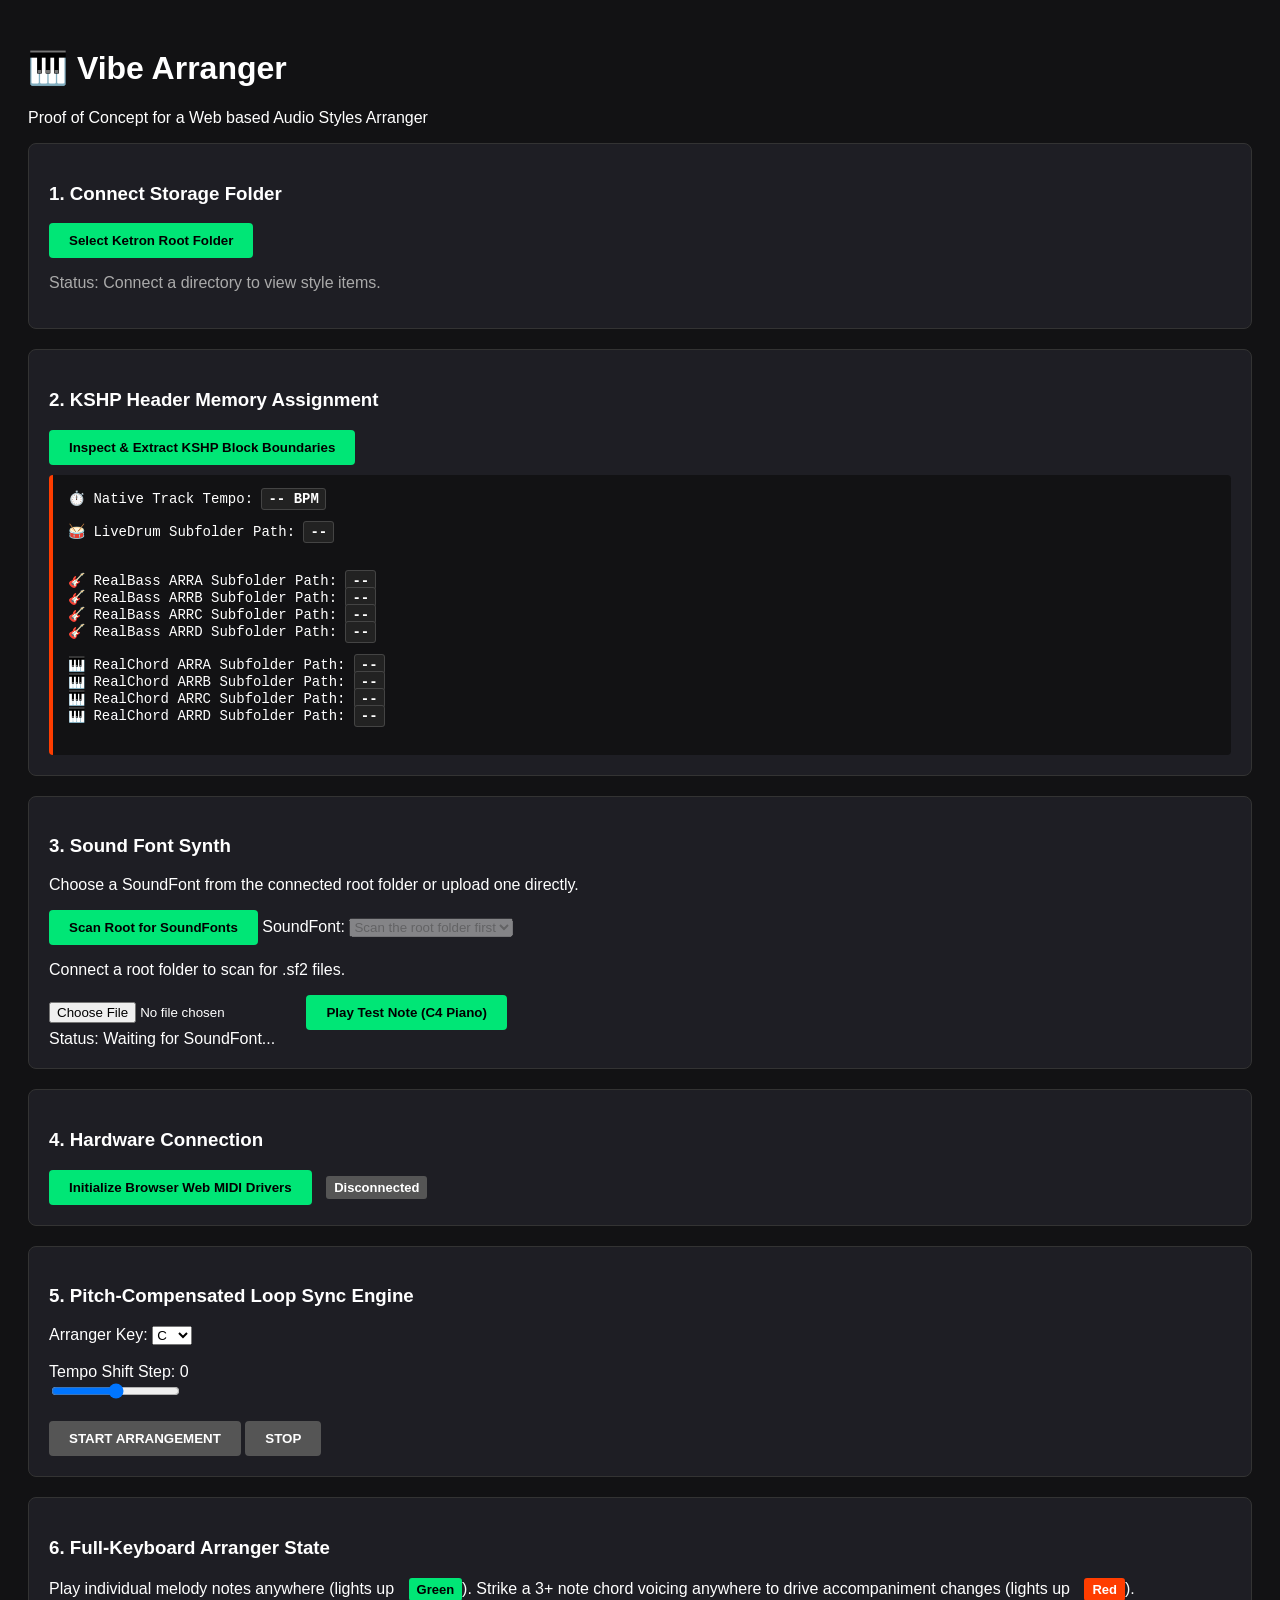
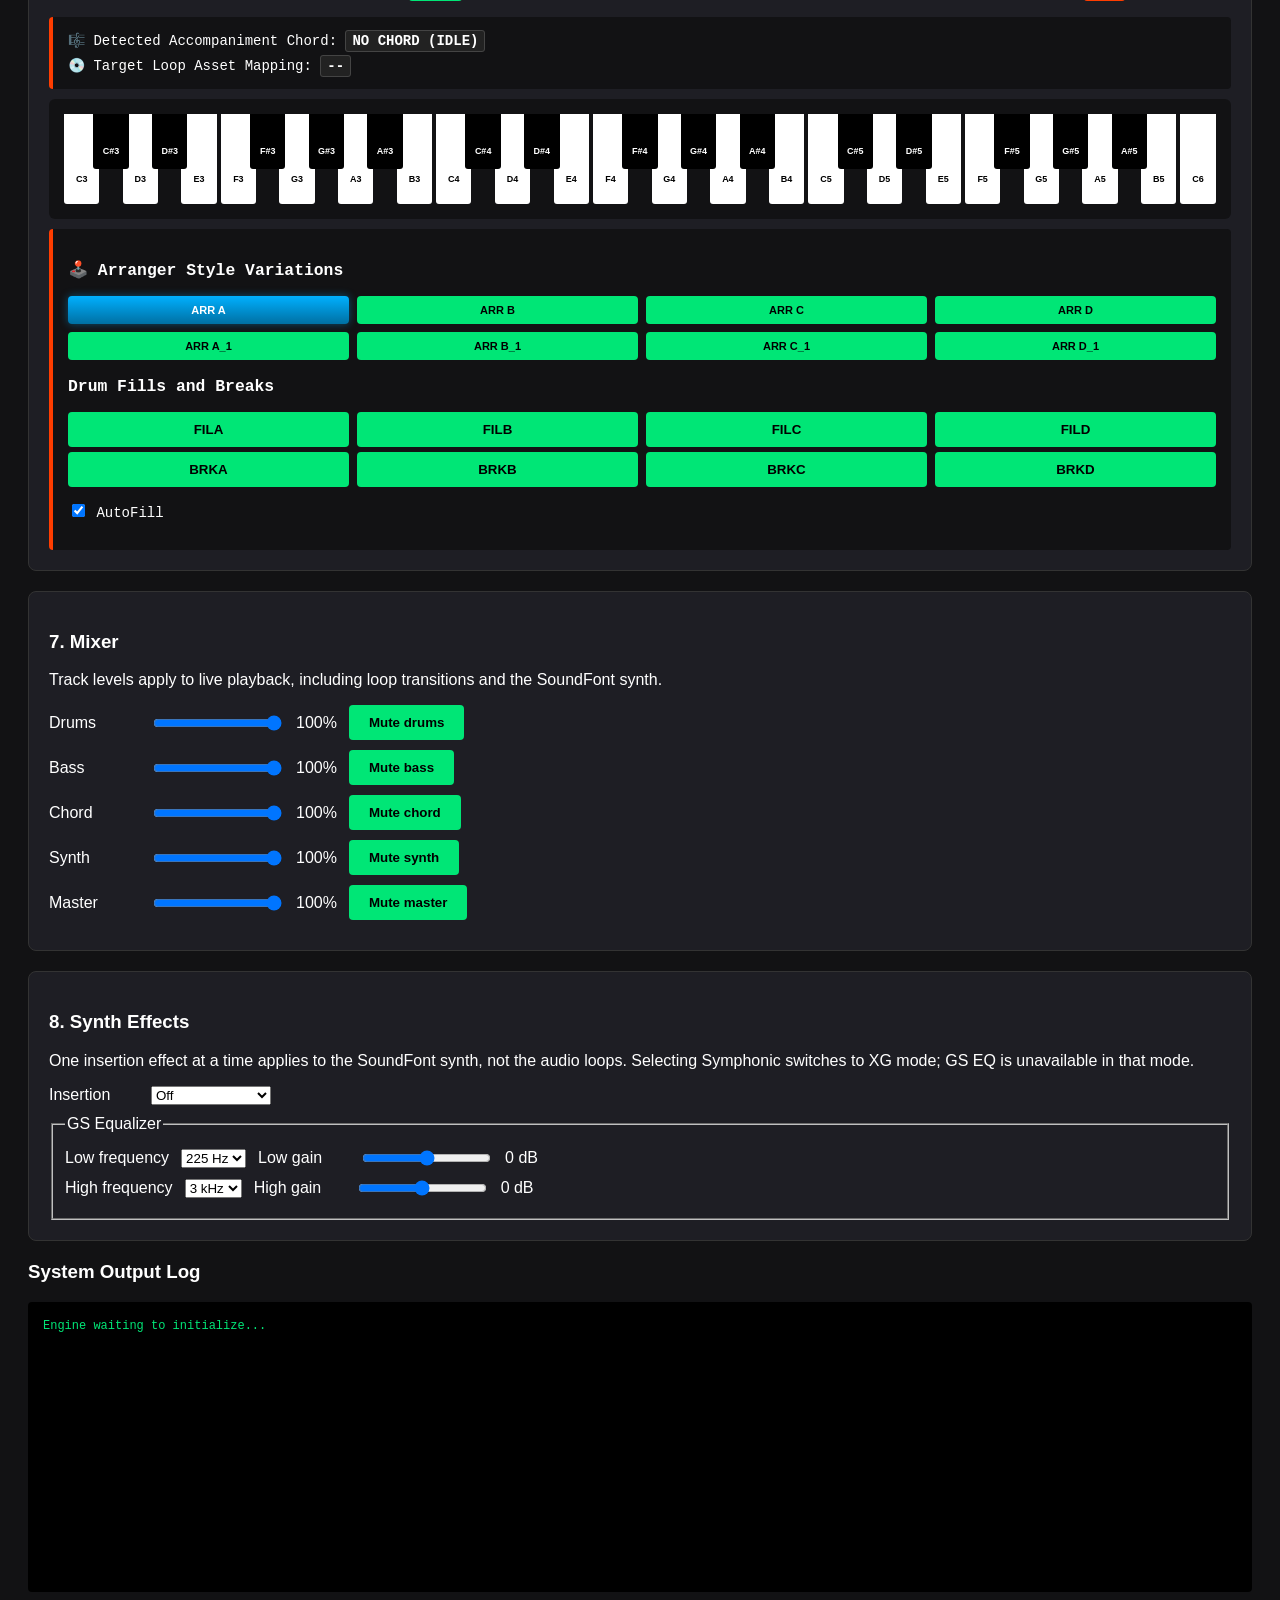
==== debug.html @ 48abb65f "keep old UI as debug view" ====
<!DOCTYPE html>
<html lang="en">
<head>
    <meta charset="UTF-8">
    <title>VibeArranger</title>
	<link rel="icon" type="image/x-icon" href="./favicon.png"> 
	<link rel="manifest"   href="./web-manifest.json" />		
    <script type="importmap">
    {
        "imports": {
            "spessasynth_core": "./spessasynth/spessasynth_core.js",
            "fflate": "./spessasynth/fflate.js",
            "stb-vorbis": "./spessasynth/stb-vorbis.js"
        }
    }
    </script>	
    <style>
        body { background: #121214; color: #fff; font-family: sans-serif; padding: 20px; }
        .box { background: #1e1e24; padding: 20px; border-radius: 8px; margin-bottom: 20px; border: 1px solid #333; }
        button { background: #00e676; color: #000; font-weight: bold; padding: 10px 20px; border: none; border-radius: 4px; cursor: pointer; }
        .log { background: #000; color: #00e676; padding: 15px; font-family: monospace; border-radius: 4px; height: 260px; overflow-y: auto; font-size: 12px; line-height: 1.5; }
        .file-list { margin-top: 10px; background: #2a2a32; padding: 10px; border-radius: 4px; font-size: 13px; max-height: 150px; overflow-y: auto;}
        .genre-tag { color: #00e676; font-weight: bold; font-size: 11px; text-transform: uppercase; background: #121214; padding: 2px 6px; border-radius: 3px; margin-right: 5px;}
        .data-card { background: #121214; padding: 15px; border-radius: 4px; margin-top: 10px; border-left: 4px solid #00e676; font-family: monospace; }
        .highlight { color: #fff; font-weight: bold; background: #222; padding: 2px 6px; border-radius: 3px; border: 1px solid #444; }
        .hex-view { background: #050505; color: #aaa; padding: 10px; border-radius: 4px; font-size: 11px; max-height: 120px; overflow-y: auto; margin-top: 10px; }
        .kbd-matrix { display: flex; gap: 4px; background: #121214; padding: 15px; border-radius: 6px; margin-top: 10px; overflow-x: auto; }
        .key { flex: 1; min-width: 25px; height: 90px; background: #fff; color: #000; text-align: center; line-height: 130px; font-size: 9px; font-weight: bold; border-radius: 0 0 3px 3px; cursor: pointer; position: relative; }
        .key.black { background: #000; color: #fff; height: 55px; margin-right: -10px; margin-left: -10px; z-index: 2; min-width: 16px; line-height: 75px;}
        .key.active-melody { background: #00e676 !important; color: #000; }
        .key.active-chord { background: #ff3d00 !important; color: #fff; }
        .badge { display: inline-block; padding: 4px 8px; border-radius: 3px; font-size: 13px; font-weight: bold; margin-left: 10px; }
        .bg-chord { background: #ff3d00; color: #fff; }
        .bg-melody { background: #00e676; color: #000; }
        .data-card { background: #121214; padding: 15px; border-radius: 4px; margin-top: 10px; border-left: 4px solid #ff3d00; font-family: monospace; font-size: 14px; }
        .variation-rack {display: grid;  grid-template-columns: repeat(4, 1fr); gap: 8px; margin-top: 5px; }		
        .btn-var {font-size: 11px;  padding: 8px;  border-color: #333; }
        .btn-var.active {background: linear-gradient(180deg, #00b0ff 0%, #0070a3 100%); border-color: #00e5ff;  color: #fff; box-shadow: 0 0 8px rgba(0, 176, 255, 0.4);}    
        .control-row { display: flex; align-items: center; flex-wrap: wrap; gap: 12px; margin: 10px 0; }
        .control-row label { min-width: 90px; }
        button[aria-pressed="true"] { background: #ff7043; }
	</style>
</head>
<body>

    <h1>🎹 Vibe Arranger</h1>
    <p>Proof of Concept for a Web based Audio Styles Arranger</p>

    <!-- STORAGE PICKER -->
    <div class="box">
        <h3>1. Connect Storage Folder</h3>
        <button id="btn-link-dir">Select Ketron Root Folder</button>
        <p id="txt-dir" style="color: #aaa;">Status: Connect a directory to view style items.</p>
        
        <div id="file-display" class="file-list" style="display:none;">
            <strong>Select a `.KST` File to Analyze:</strong>
            <div id="kst-items"></div>
        </div>
    </div>

    <!-- TARGET EXTRACTOR CONTROL -->
    <div class="box">
        <h3>2. KSHP Header Memory Assignment</h3>
        <button id="btn-parse" disabled>Inspect & Extract KSHP Block Boundaries</button>
        
        <div class="data-card">
            <div>⏱️ Native Track Tempo: <span id="out-tempo" class="highlight">-- BPM</span></div><br>
            <div>🥁 LiveDrum Subfolder Path: <span id="out-drum" class="highlight">--</span></div><br><br>
            <div>🎸 RealBass ARRA Subfolder Path: <span id="out-bass1" class="highlight">--</span></div>
            <div>🎸 RealBass ARRB Subfolder Path: <span id="out-bass2" class="highlight">--</span></div>
            <div>🎸 RealBass ARRC Subfolder Path: <span id="out-bass3" class="highlight">--</span></div>
            <div>🎸 RealBass ARRD Subfolder Path: <span id="out-bass4" class="highlight">--</span></div><br>
            <div>🎹 RealChord ARRA Subfolder Path: <span id="out-chord1" class="highlight">--</span></div>
            <div>🎹 RealChord ARRB Subfolder Path: <span id="out-chord2" class="highlight">--</span></div>
            <div>🎹 RealChord ARRC Subfolder Path: <span id="out-chord3" class="highlight">--</span></div>
            <div>🎹 RealChord ARRD Subfolder Path: <span id="out-chord4" class="highlight">--</span></div><br>
        </div>
    </div>
	
	<div class="box">
		<h3>3. Sound Font Synth</h3>
		<p>Choose a SoundFont from the connected root folder or upload one directly.</p>
		<button id="btn-scan-sf2" disabled>Scan Root for SoundFonts</button>
		<label for="sf2-picker">SoundFont:</label>
		<select id="sf2-picker" disabled><option value="">Scan the root folder first</option></select>
		<p id="sf2-scan-status" role="status">Connect a root folder to scan for .sf2 files.</p>
		
		<!-- File Input -->
		<input type="file" id="sf2-input" accept=".sf2">
		
		<!-- Note Play Trigger -->
		<button id="sf2-play-btn" disabled>Play Test Note (C4 Piano)</button>
		
		<!-- Status Readout -->
		<div id="status">Status: Waiting for SoundFont...</div>
	</div>	

    <!-- MIDI HARDWARE ENGINE HUB -->
    <div class="box">
        <h3>4. Hardware Connection</h3>
        <button id="btn-midi-init">Initialize Browser Web MIDI Drivers</button>
        <span id="midi-status" class="badge" style="background:#555;">Disconnected</span>
    </div>

    <div class="box">
        <h3>5. Pitch-Compensated Loop Sync Engine</h3>
        <label>Arranger Key: </label>
        <select id="ctrl-key">
            <option value="C">C</option><option value="C#">C#</option><option value="D">D</option>
            <option value="D#">D#</option><option value="E">E</option><option value="F">F</option>
            <option value="F#">F#</option><option value="G">G</option><option value="G#">G#</option>
            <option value="A">A</option><option value="A#">A#</option><option value="B">B</option>
        </select>
        
        <br><br>
        <label id="lbl-tempo">Tempo Shift Step: 0</label><br>
        <input type="range" id="ctrl-tempo" min="-6" max="6" value="0" step="1">

        <br><br>
        <button id="btn-play" style="background: #555; color: #fff;">START ARRANGEMENT</button>
        <button id="btn-stop" style="background: #555; color: #fff;">STOP</button>
    </div>
	
    <!-- LIVE CHORD SCANNER MONITOR -->
    <div class="box">
        <h3>6. Full-Keyboard Arranger State</h3>
        <p>Play individual melody notes anywhere (lights up <span class="badge bg-melody">Green</span>). Strike a 3+ note chord voicing anywhere to drive accompaniment changes (lights up <span class="badge bg-chord">Red</span>).</p>
        
        <div class="data-card">
            <div>🎼 Detected Accompaniment Chord: <span id="out-chord" class="highlight">NO CHORD (IDLE)</span></div>
            <div style="margin-top: 8px;">💿 Target Loop Asset Mapping: <span id="out-asset" class="highlight">--</span></div>
        </div>

        <!-- VISUAL HARDWARE MONITOR LAYER -->
        <div class="kbd-matrix" id="virtual-keyboard"></div>
		
		<div class="data-card">
			<h3>🕹️ Arranger Style Variations</h3>
			<div class="variation-rack">
				<button class="btn-var active" onclick="setVariation(0)">ARR A</button>
				<button class="btn-var" onclick="setVariation(1)">ARR B</button>
				<button class="btn-var" onclick="setVariation(2)">ARR C</button>
				<button class="btn-var" onclick="setVariation(3)">ARR D</button>			
			</div>
			<div class="variation-rack" style="margin-top: 8px;">
				<button class="btn-var" onclick="setVariation(4)">ARR A_1</button>	
				<button class="btn-var" onclick="setVariation(5)">ARR B_1</button>			
				<button class="btn-var" onclick="setVariation(6)">ARR C_1</button>
				<button class="btn-var" onclick="setVariation(7)">ARR D_1</button>
			</div>
			<h3>Drum Fills and Breaks</h3>
			<div class="variation-rack">
				<button onclick="playDrumFill('FILA')">FILA</button>
				<button onclick="playDrumFill('FILB')">FILB</button>
				<button onclick="playDrumFill('FILC')">FILC</button>
				<button onclick="playDrumFill('FILD')">FILD</button>
			</div>
			<div class="variation-rack">
				<button onclick="playDrumFill('BRKA')">BRKA</button>
				<button onclick="playDrumFill('BRKB')">BRKB</button>
				<button onclick="playDrumFill('BRKC')">BRKC</button>
				<button onclick="playDrumFill('BRKD')">BRKD</button>
			</div>
			<p><label><input type="checkbox" checked id="auto-fill"> AutoFill</label></p>
		</div>			
    </div>
	
    <div class="box">
        <h3>7. Mixer</h3>
        <p>Track levels apply to live playback, including loop transitions and the SoundFont synth.</p>
        <div class="control-row"><label for="volume-drums">Drums</label><input id="volume-drums" type="range" min="0" max="100" value="100"><output id="level-drums">100%</output><button id="mute-drums" aria-pressed="false">Mute drums</button></div>
        <div class="control-row"><label for="volume-bass">Bass</label><input id="volume-bass" type="range" min="0" max="100" value="100"><output id="level-bass">100%</output><button id="mute-bass" aria-pressed="false">Mute bass</button></div>
        <div class="control-row"><label for="volume-chords">Chord</label><input id="volume-chords" type="range" min="0" max="100" value="100"><output id="level-chords">100%</output><button id="mute-chords" aria-pressed="false">Mute chord</button></div>
        <div class="control-row"><label for="volume-synth">Synth</label><input id="volume-synth" type="range" min="0" max="100" value="100"><output id="level-synth">100%</output><button id="mute-synth" aria-pressed="false">Mute synth</button></div>
        <div class="control-row"><label for="volume-master">Master</label><input id="volume-master" type="range" min="0" max="100" value="100"><output id="level-master">100%</output><button id="mute-master" aria-pressed="false">Mute master</button></div>
    </div>

    <div class="box">
        <h3>8. Synth Effects</h3>
        <p>One insertion effect at a time applies to the SoundFont synth, not the audio loops. Selecting Symphonic switches to XG mode; GS EQ is unavailable in that mode.</p>
        <div class="control-row">
            <label for="effect-type">Insertion</label>
            <select id="effect-type">
                <option value="0">Off</option>
                <option value="293">Tremolo</option><option value="294">Auto Pan</option>
                <option value="288">Phaser</option><option value="289">Auto Wah</option>
                <option value="290">Rotary Speaker</option><option value="symphonic">Symphonic (XG)</option>
                <option value="273">Distortion</option><option value="272">Overdrive</option>
            </select>
        </div>
        <fieldset id="gs-eq">
            <legend>GS Equalizer</legend>
            <div class="control-row"><label for="eq-low-frequency">Low frequency</label><select id="eq-low-frequency"><option value="0">225 Hz</option><option value="1">425 Hz</option></select><label for="eq-low-gain">Low gain</label><input id="eq-low-gain" type="range" min="-12" max="12" value="0"><output id="eq-low-output">0 dB</output></div>
            <div class="control-row"><label for="eq-high-frequency">High frequency</label><select id="eq-high-frequency"><option value="0">3 kHz</option><option value="1">6 kHz</option></select><label for="eq-high-gain">High gain</label><input id="eq-high-gain" type="range" min="-12" max="12" value="0"><output id="eq-high-output">0 dB</output></div>
        </fieldset>
    </div>

    <h3>System Output Log</h3>
    <div id="log-window" class="log">Engine waiting to initialize...</div>

	<script type="module">
		import { WorkletSynthesizer } from "./spessasynth/spessasynth_lib.js";
		import { MIDIUtils } from "spessasynth_core";

		const sf2Input = document.getElementById("sf2-input");
		const sf2PlayBtn = document.getElementById("sf2-play-btn");
		const statusDiv = document.getElementById("status");
		
		let synth = null;
        let audioCtx = null;
        let mixer = null;
        let workletModule = null;
        let soundFontQueue = Promise.resolve();
        let soundFontRequest = 0;
        let soundFontHandles = [];
        let scanRequest = 0;
        let synthEffectMode = null;

        const mixerState = Object.fromEntries(['drums', 'bass', 'chords', 'synth', 'master'].map(name => [name, { volume: 1, muted: false }]));
        function ensureMixer() {
            if (mixer) return mixer;
            mixer = {};
            for (const name of Object.keys(mixerState)) {
                mixer[name] = audioCtx.createGain();
                mixer[name].gain.value = mixerState[name].muted ? 0 : mixerState[name].volume;
            }
            mixer.master.connect(audioCtx.destination);
            for (const name of ['drums', 'bass', 'chords', 'synth']) mixer[name].connect(mixer.master);
            return mixer;
        }

        for (const name of Object.keys(mixerState)) {
            const slider = document.getElementById(`volume-${name}`);
            const mute = document.getElementById(`mute-${name}`);
            const update = () => {
                document.getElementById(`level-${name}`).textContent = `${Math.round(mixerState[name].volume * 100)}%`;
                mute.setAttribute('aria-pressed', String(mixerState[name].muted));
                if (mixer) mixer[name].gain.setValueAtTime(mixerState[name].muted ? 0 : mixerState[name].volume, audioCtx.currentTime);
            };
            slider.addEventListener('input', () => { mixerState[name].volume = Number(slider.value) / 100; update(); });
            mute.addEventListener('click', () => { mixerState[name].muted = !mixerState[name].muted; update(); });
        }

        function applySynthEffects(target) {
            const effect = document.getElementById('effect-type').value;
            const xg = effect === 'symphonic';
            document.getElementById('gs-eq').disabled = xg;
            if (!target) return;
            const mode = xg ? 'xg' : 'gs';
            if (synthEffectMode !== mode) {
                target.systemExclusive(xg ? MIDIUtils.xg(0, 0, 126, [0]) : MIDIUtils.gs(64, 0, 127, [0]));
                synthEffectMode = mode;
            }
            if (xg) {
                target.systemExclusive(MIDIUtils.xg(3, 0, 0, [0x44, 0]));
                target.systemExclusive(MIDIUtils.xg(3, 0, 12, [0]));
            } else {
                const type = Number(effect);
                target.systemExclusive(MIDIUtils.gs(64, 3, 0, [type >> 8, type & 127]));
                target.systemExclusive(MIDIUtils.gs(64, 0x41, 0x22, [type ? 1 : 0]));
                target.systemExclusive(MIDIUtils.gs(64, 0x41, 0x20, [1]));
                applyEqualizer(target);
            }
        }

        function applyEqualizer(target) {
            if (!target || document.getElementById('effect-type').value === 'symphonic') return;
            const values = [
                Number(document.getElementById('eq-low-frequency').value),
                Number(document.getElementById('eq-low-gain').value) + 64,
                Number(document.getElementById('eq-high-frequency').value),
                Number(document.getElementById('eq-high-gain').value) + 64
            ];
            values.forEach((value, address) => target.systemExclusive(MIDIUtils.gs(64, 2, address, [value])));
        }
        document.getElementById('effect-type').addEventListener('change', () => applySynthEffects(synth));
        for (const id of ['eq-low-frequency', 'eq-low-gain', 'eq-high-frequency', 'eq-high-gain']) {
            document.getElementById(id).addEventListener('input', () => {
                document.getElementById('eq-low-output').textContent = `${document.getElementById('eq-low-gain').value} dB`;
                document.getElementById('eq-high-output').textContent = `${document.getElementById('eq-high-gain').value} dB`;
                applyEqualizer(synth);
            });
        }

        function loadSoundFont(getFile) {
            const request = ++soundFontRequest;
            soundFontQueue = soundFontQueue.then(async () => {
                if (request !== soundFontRequest) return;
                let newSynth = null;
                statusDiv.innerText = "Status: Reading SoundFont...";
                sf2PlayBtn.disabled = true;
                try {
                const file = await getFile();
				const arrayBuffer = await file.arrayBuffer();
				if (!audioCtx) {
					audioCtx = new (window.AudioContext || window.webkitAudioContext)();
				}
                ensureMixer();
                if (!synth) {
                    if (!workletModule) workletModule = audioCtx.audioWorklet.addModule("./spessasynth/spessasynth_processor.min.js").catch(error => { workletModule = null; throw error; });
                    await workletModule;
                    newSynth = new WorkletSynthesizer(audioCtx, {coreUrl: "./spessasynth/spessasynth_core.js", fflateUrl: "./spessasynth/fflate.js", stbVorbisUrl: "./spessasynth/stb-vorbis.js"});
                    await newSynth.isReady;
                }
                const target = synth || newSynth;
                await target.soundBankManager.addSoundBank(arrayBuffer, 'selected-soundfont');
                synthEffectMode = null;
                applySynthEffects(target);
                if (newSynth) {
                    newSynth.connect(mixer.synth);
                    synth = newSynth;
                }
                if (request !== soundFontRequest) return;
				statusDiv.innerText = `Status: Ready! Loaded "${file.name}"`;
				sf2PlayBtn.disabled = false;
			} catch (error) {
                if (newSynth && newSynth !== synth) newSynth.destroy();
				console.error("Initialization Failed:", error);
                if (request === soundFontRequest) {
                    statusDiv.innerText = `SoundFont error: ${error.message}`;
                    sf2PlayBtn.disabled = !synth;
                }
			}
            });
            return soundFontQueue;
        }
		sf2Input.addEventListener("change", (event) => {
			const file = event.target.files[0];
			if (file) loadSoundFont(() => Promise.resolve(file));
		});

        document.getElementById('btn-scan-sf2').addEventListener('click', async () => {
            const root = rootDirHandle;
            if (!root) return;
            const request = ++scanRequest;
            const picker = document.getElementById('sf2-picker');
            const status = document.getElementById('sf2-scan-status');
            picker.disabled = true;
            status.textContent = 'Scanning for SoundFonts...';
            const found = [];
            async function scan(folder, path = '') {
                for await (const entry of folder.values()) {
                    const entryPath = path ? `${path}/${entry.name}` : entry.name;
                    if (entry.kind === 'directory') await scan(entry, entryPath);
                    else if (entry.kind === 'file' && /\.sf2$/i.test(entry.name)) found.push({ handle: entry, path: entryPath });
                }
            }
            try {
                await scan(root);
                if (request !== scanRequest || root !== rootDirHandle) return;
                found.sort((a, b) => a.path.localeCompare(b.path));
                soundFontHandles = found;
                picker.replaceChildren();
                const placeholder = document.createElement('option');
                placeholder.value = '';
                placeholder.textContent = found.length ? 'Select a SoundFont' : 'No SoundFonts found';
                picker.appendChild(placeholder);
                found.forEach((item, index) => {
                    const option = document.createElement('option');
                    option.value = String(index);
                    option.textContent = item.path;
                    picker.appendChild(option);
                });
                picker.disabled = !found.length;
                status.textContent = `Found ${found.length} SoundFont${found.length === 1 ? '' : 's'}.`;
            } catch (error) {
                if (request !== scanRequest || root !== rootDirHandle) return;
                soundFontHandles = [];
                status.textContent = `SoundFont scan failed: ${error.message}`;
                console.error('SoundFont scan failed:', error);
            }
        });
        document.getElementById('sf2-picker').addEventListener('change', event => {
            if (event.target.value === '') return;
            const item = soundFontHandles[Number(event.target.value)];
            if (item) loadSoundFont(() => item.handle.getFile());
        });

		sf2PlayBtn.addEventListener("click", async () => {
			if (!synth || !audioCtx) return;

			// Browser unlock mechanism
			if (audioCtx.state === "suspended") {
				await audioCtx.resume();
			}

			statusDiv.innerText = "Status: Playing Note C4...";
			
			synth.programChange(0, 0); 	// Set General MIDI channel settings: Program 0 = Acoustic Grand Piano					
			synth.noteOn(0, 60, 127);	// Attack: Note 60 = Middle C, 127 = Maximum Strike Velocity

			setTimeout(() => {
				synth.noteOff(0, 60);
				statusDiv.innerText = "Status: Note released.";
			}, 1200);
		});
	
		let variationRequested = false;
        let rootDirHandle = null;
        let styleDirHandle = null;
        let selectedStyleInfo = null;
		
		let currentChordRoot = null;
		let currentBassRoot = null;
		let currentChordType = null;
			
		let barDuration = null;
		let barStartTime = null;
		let currentVariation = 0;
		let currentDrumKey = null;
		let endingScheduled = false;
		let endingNode = null;
		
        let isPlaying = false;
        let activeSources = [];
		let tempo = 120;
		
        let midiAccess = null;
        let activeNotes = new Map(); // Tracks currently held keys: noteNum -> timestamp
        let chordAnalysisTimeout = null;

        const noteNames	 	= ["C", "C#", "D", "D#", "E", "F", "F#", "G", "G#", "A", "A#", "B"];
		const variations 	= ['ARRA', 'ARRB', 'ARRC', 'ARRD', 'ARRA_1', 'ARRB_1', 'ARRC_1', 'ARRD_1'];
		const fills 		= ['FILA', 'FILB', 'FILC', 'FILD'];
		const breaks 		= ['BRKA', 'BRKB', 'BRKC', 'BRKD'];			
		const intros 		= ['INT1', 'INT2', 'INT3'];
		const endings 		= ['END1', 'END2', 'END3'];		

        // Separate collections to preserve architectural clarity
        let loopAudioBuffers = {
            drums: {},
            bass: {}, 
            chords: {}
        };		

        function logger(msg) {
            const win = document.getElementById('log-window');
            win.innerHTML += `<div>[${new Date().toLocaleTimeString()}] ${msg}</div>`;
            win.scrollTop = win.scrollHeight;
        }

        document.getElementById('btn-link-dir').addEventListener('click', async () => {
            try {
                rootDirHandle = await window.showDirectoryPicker();
                scanRequest++;
                soundFontHandles = [];
                document.getElementById('btn-scan-sf2').disabled = false;
                const picker = document.getElementById('sf2-picker');
                picker.replaceChildren();
                const placeholder = document.createElement('option');
                placeholder.value = '';
                placeholder.textContent = 'Scan the root folder first';
                picker.appendChild(placeholder);
                picker.disabled = true;
                document.getElementById('sf2-scan-status').textContent = 'Scan the connected root folder for .sf2 files.';
                document.getElementById('txt-dir').innerText = `Linked: ${rootDirHandle.name}/`;
				
                if (!audioCtx) {
                    audioCtx = new (window.AudioContext || window.webkitAudioContext)();
                    logger("Native AudioContext generated successfully.");
                }				
                
                try {
                    styleDirHandle = await rootDirHandle.getDirectoryHandle('USER_STYLE', { create: false });
                    logger("Opened '/USER_STYLE' root hierarchy successfully.");
                    
                    document.getElementById('kst-items').innerHTML = "";
                    let totalFiles = await scanStyleFolderDeep(styleDirHandle);
                    
                    if (totalFiles > 0) {
                        document.getElementById('file-display').style.display = "block";
                    } else {
                        logger("No real `.kst` files detected. Building a structural mock file for layout testing.");
                        injectStructuredMockKst();
                    }
                } catch(e) {
                    logger("CRITICAL: Missing structural '/USER_STYLE' folder entry.");
                }
            } catch (err) {
                logger(`Access Refused: ${err.message}`);
            }
        });

        async function scanStyleFolderDeep(folderHandle, currentPath = "") {
            let count = 0;
            const container = document.getElementById('kst-items');

            for await (const entry of folderHandle.values()) {
                if (entry.kind === 'directory') {
                    const subPath = currentPath ? `${currentPath}/${entry.name}` : entry.name;
                    const nextHandle = await folderHandle.getDirectoryHandle(entry.name);
                    count += await scanStyleFolderDeep(nextHandle, subPath);
                } else if (entry.kind === 'file' && entry.name.toLowerCase().endsWith('.kst')) {
                    count++;
                    const div = document.createElement('div');
                    div.style.padding = "6px"; div.style.cursor = "pointer"; div.style.borderBottom = "1px solid #444";
                    const genre = currentPath || "Root";
                    div.innerHTML = `<span class="genre-tag">${genre}</span> 📄 ${entry.name}`;
                    div.onclick = () => {
                        selectedStyleInfo = { handle: entry, path: genre, name: entry.name };
                        highlightSelection(div);
                    };
                    container.appendChild(div);
                }
            }
            return count;
        }

        function injectStructuredMockKst() {
            document.getElementById('file-display').style.display = "block";
            const container = document.getElementById('kst-items');
            const div = document.createElement('div');
            div.style.padding = "6px"; div.style.cursor = "pointer";
            div.innerHTML = `<span class="genre-tag">Ballad</span> 📄 CustomGuitars.kst (Simulation Mode)`;
            div.onclick = () => {
                selectedStyleInfo = { synthetic: true, name: "CustomGuitars.kst", path: "Ballad" };
                highlightSelection(div);
            };
            container.appendChild(div);
        }

        function highlightSelection(el) {
            Array.from(document.getElementById('kst-items').children).forEach(c => c.style.background = "transparent");
            el.style.background = "#2a4a32";
            document.getElementById('btn-parse').disabled = false;
            logger(`Target file targeted: ${selectedStyleInfo.name}`);
        }

        document.getElementById('btn-parse').addEventListener('click', async () => {
            if (!selectedStyleInfo) return;
            logger(`Reading file buffer bytes from: ${selectedStyleInfo.name}...`);
            
            let buffer;
            if (selectedStyleInfo.synthetic) {
                buffer = createStructuredKetronBinary();
            } else {
                const file = await selectedStyleInfo.handle.getFile();
                buffer = await file.arrayBuffer();
            }
			
			loopAudioBuffers = {drums: {},	bass: {}, chords: {}};			
            
            executeFixedBlockKshpParse(buffer);
        });

        async function executeFixedBlockKshpParse(buffer) {
            const view = new DataView(buffer);
            logger(`Data Payload Loaded: ${buffer.byteLength} total bytes.`);

            let extractedBpm = 120;
            for (let i = 0; i < buffer.byteLength - 6; i++) {
                if (view.getUint8(i) === 0xFF && view.getUint8(i+1) === 0x51 && view.getUint8(i+2) === 0x03) {
                    const microSecs = (view.getUint8(i+3) << 16) | (view.getUint8(i+4) << 8) | view.getUint8(i+5);
                    extractedBpm = Math.round(60000000 / microSecs);
                    logger(`🎯 MIDI Tempo chunk verified. Extracted Base Speed: ${extractedBpm} BPM.`);
                    break;
                }
            }
			tempo = extractedBpm;

            logger("Extracting memory slot characters...");
			
            let drumFolder = "Not found";
            let bassFolder = ["Not found", "Not found", "Not found", "Not found"];
            let chordFolder = ["Not found", "Not found", "Not found", "Not found"];
			
			let origin = findStringInDecoderlessBuffer(buffer, "/media/USBACK/USER_MODELING/LiveDrum/");
			
			if (origin) {
				drumFolder = getStringFromBuffer(buffer, origin + 37);
				for (let f in bassFolder) bassFolder[f] = getStringFromBuffer(buffer, origin + 2542 + (f * 80));	
				for (let f in chordFolder) chordFolder[f] = getStringFromBuffer(buffer, origin + 3022 + (f * 80));
			}

            document.getElementById('out-tempo').innerText = `${extractedBpm} BPM`;
            document.getElementById('out-drum').innerText = `USER_MODELING/LiveDrum/${drumFolder}`;
			
            document.getElementById('out-bass1').innerText = `USER_MODELING/RealBass/${bassFolder[0]}`;
            document.getElementById('out-bass2').innerText = `USER_MODELING/RealBass/${bassFolder[1]}`;
            document.getElementById('out-bass3').innerText = `USER_MODELING/RealBass/${bassFolder[2]}`;
            document.getElementById('out-bass4').innerText = `USER_MODELING/RealBass/${bassFolder[3]}`;
			
            document.getElementById('out-chord1').innerText = `USER_MODELING/RealChord/${chordFolder[0]}`;
            document.getElementById('out-chord2').innerText = `USER_MODELING/RealChord/${chordFolder[1]}`;
            document.getElementById('out-chord3').innerText = `USER_MODELING/RealChord/${chordFolder[2]}`;
            document.getElementById('out-chord4').innerText = `USER_MODELING/RealChord/${chordFolder[3]}`;
			
            logger(`✅ Verification complete. Loop directory paths linked and ready.`);
			
			await scanAndLoadBuffers(drumFolder, bassFolder, chordFolder);
        }

        function createStructuredKetronBinary() {
            const buffer = new ArrayBuffer(400);
            const view = new DataView(buffer);
            const encoder = new TextEncoder();

            view.setUint8(20, 0xFF); view.setUint8(21, 0x51); view.setUint8(22, 0x03);
            view.setUint8(23, 0x07); view.setUint8(24, 0xA1); view.setUint8(25, 0x20);

            const targetKshpStart = 120;
            view.setUint8(targetKshpStart, 0x4B);   
            view.setUint8(targetKshpStart+1, 0x53); 
            view.setUint8(targetKshpStart+2, 0x48); 
            view.setUint8(targetKshpStart+3, 0x50); 

            const mockDataString = "  RockGroove_V2   HeavyBass_E   CleanStrum_A  ";
            const encodedBytes = encoder.encode(mockDataString);
            
            for (let i = 0; i < encodedBytes.length; i++) {
                view.setUint8(targetKshpStart + 4 + i, encodedBytes[i]);
            }

            return buffer;
        }
		
		function getStringFromBuffer(buffer, offset, length = null, encoding = 'utf-8') {
		  const fullView = new Uint8Array(buffer);
		  let stringView;

		  if (length !== null) {
			// Approach A: Extract using a known, fixed length
			stringView = fullView.subarray(offset, offset + length);
		  } else {
			// Approach B: Read until a null-terminator (0x00) if length is unknown
			let end = offset;
			while (end < fullView.length && fullView[end] !== 0) {
			  end++;
			}
			stringView = fullView.subarray(offset, end);
		  }

		  // Decode the specific subarray into a JavaScript string
		  return new TextDecoder(encoding).decode(stringView);
		}
				
		function findStringInDecoderlessBuffer(buffer, searchString) {
		  const view = new Uint8Array(buffer);
		  const encoder = new TextEncoder();
		  const searchBytes = encoder.encode(searchString); // Target sequence

		  if (searchBytes.length === 0) return -1;
		  if (searchBytes.length > view.length) return -1;

		  // Scan through the Uint8Array byte-by-byte
		  for (let i = 0; i <= view.length - searchBytes.length; i++) {
			let match = true;
			
			for (let j = 0; j < searchBytes.length; j++) {
			  if (view[i + j] !== searchBytes[j]) {
				match = false;
				break;
			  }
			}
			
			// If a full matching sequence is found, return the byte offset index
			if (match) return i; 
		  }

		  return -1; // Not found
		}

        async function scanAndLoadBuffers(drumFolder, bassFolders, chordFolders) {
            logger("Engine Populating......");   
			const playButton = document.querySelector("#btn-play");
			playButton.disabled = true;
			playButton.style.background = "#555"; 	

			const parts = drumFolder.split("_");
			const drumTempo = parseInt(parts[parts.length - 1]);
			
			if (!tempo || drumTempo != tempo){
				logger("Tempo mismatch!!! Using drums tempo " + drumTempo);   
				tempo = drumTempo;			
			}
			
			const instrument = ["drums", "bass", "chords"];
			let drumDirHandle, bassDirHandle, chordDirHandle;
			let userModelingHandle = await rootDirHandle.getDirectoryHandle('USER_MODELING', { create: false });	

			try {
				drumDirHandle = await userModelingHandle.getDirectoryHandle('LiveDrum', { create: false });	
			} catch (e) {
				logger("Missing LiveDrum folder or access/premissions issues - " + e); 
				return;
			}
			
			try {
				bassDirHandle = await userModelingHandle.getDirectoryHandle('RealBass', { create: false });	
			} catch (e) {
				logger("Missing RealBass folder or access/premissions issues - " + e); 
				return;
			}

			try {
				chordDirHandle = await userModelingHandle.getDirectoryHandle('RealChord', { create: false });
			} catch (e) {
				logger("Missing RealChord folder or access/premissions issues - " + e); 
				return;
			}			

			const folderHandles = [];
			
			try {						
				folderHandles[0] = [];
				folderHandles[0][0] = await drumDirHandle.getDirectoryHandle(drumFolder, { create: false });
			} catch (e) {
				logger("Missing drum style folder or access/premissions issues - " + e); 
				return;
			}				

			try {						
				folderHandles[1] = [];					
				for (const i in bassFolders) if (bassFolders[i] != "") folderHandles[1][i] = await bassDirHandle.getDirectoryHandle(bassFolders[i], { create: false });
			} catch (e) {
				logger("Missing bass style folders or access/premissions issues - " + e); 
				return;
			}				

			try {						
				folderHandles[2] = [];			
				for (const i in chordFolders) if (chordFolders[i] != "") folderHandles[2][i] = await chordDirHandle.getDirectoryHandle(chordFolders[i], { create: false });						
			} catch (e) {
				logger("Missing chord style folders or access/premissions issues - " + e); 
				return;
			}			
			
			for (const i in folderHandles) {
				const handles = folderHandles[i];
				
				for (const j in handles) {
					const folderHandle = handles[j];
					
					for await (const handle of folderHandle.values()) {
						const fileName = handle.name.toLowerCase();
						
						if (handle.kind === 'file' && fileName.endsWith('.wav')) {
							let keyName;
							
							if (i == 0) {
								keyName = handle.name.toUpperCase().split(".")[0];
							}
							else
							
							if (i == 1) {
								keyName = j + "_" + handle.name.toUpperCase().split(".")[0];
							}
							else
							
							if (i == 2) {
								keyName = j + "_" + handle.name.toUpperCase().split(".")[0];
							}	
							
							if (keyName) {
								let audioData = loopAudioBuffers[instrument[i]][keyName];	
								
								if (!audioData) {
									const file = await handle.getFile();
									const buffer = await file.arrayBuffer();								
									audioData = await audioCtx.decodeAudioData(buffer);
									loopAudioBuffers[instrument[i]][keyName] = audioData;									
								}
							}							
						}
					}	
				}
			}
			
			// check for missing intro and endings
			
			for (let v=0; v<4; v++) {
				let keyName;
				
				for (let c=0; c<12; c++) {
					keyName = v + "_BIN_MAJ_" + noteNames[c];
					if (!loopAudioBuffers["bass"][keyName]) loopAudioBuffers["bass"][keyName] = loopAudioBuffers["bass"][v + "_BMAJ_" + noteNames[c]];
					if (!loopAudioBuffers["bass"][keyName]) loopAudioBuffers["bass"][keyName] = loopAudioBuffers["bass"][v + "_BMAJ_" + noteNames[c]];	

					keyName = v + "_BIN_MIN_" + noteNames[c];
					if (!loopAudioBuffers["bass"][keyName]) loopAudioBuffers["bass"][keyName] = loopAudioBuffers["bass"][v + "_BMIN_" + noteNames[c]];
					if (!loopAudioBuffers["bass"][keyName]) loopAudioBuffers["bass"][keyName] = loopAudioBuffers["bass"][v + "_BMIN_" + noteNames[c]];	

					keyName = v + "_BEN_MAJ_" + noteNames[c];
					if (!loopAudioBuffers["bass"][keyName]) loopAudioBuffers["bass"][keyName] = loopAudioBuffers["bass"][v + "_BMAJ_" + noteNames[c]];
					if (!loopAudioBuffers["bass"][keyName]) loopAudioBuffers["bass"][keyName] = loopAudioBuffers["bass"][v + "_BMAJ_" + noteNames[c]];	

					keyName = v + "_BEN_MIN_" + noteNames[c];
					if (!loopAudioBuffers["bass"][keyName]) loopAudioBuffers["bass"][keyName] = loopAudioBuffers["bass"][v + "_BMIN_" + noteNames[c]];
					if (!loopAudioBuffers["bass"][keyName]) loopAudioBuffers["bass"][keyName] = loopAudioBuffers["bass"][v + "_BMIN_" + noteNames[c]];	

					// Chords
					
					keyName = v + "_IN_MAJ_" + noteNames[c];
					if (!loopAudioBuffers["chords"][keyName]) loopAudioBuffers["chords"][keyName] = loopAudioBuffers["chords"][v + "_MAJ_" + noteNames[c]];
					if (!loopAudioBuffers["chords"][keyName]) loopAudioBuffers["chords"][keyName] = loopAudioBuffers["chords"][v + "_MAJ_" + noteNames[c]];	

					keyName = v + "_IN_MIN_" + noteNames[c];
					if (!loopAudioBuffers["chords"][keyName]) loopAudioBuffers["chords"][keyName] = loopAudioBuffers["chords"][v + "_MIN_" + noteNames[c]];
					if (!loopAudioBuffers["chords"][keyName]) loopAudioBuffers["chords"][keyName] = loopAudioBuffers["chords"][v + "_MIN_" + noteNames[c]];	

					keyName = v + "_EN_MAJ_" + noteNames[c];
					if (!loopAudioBuffers["chords"][keyName]) loopAudioBuffers["chords"][keyName] = loopAudioBuffers["chords"][v + "_MAJ_" + noteNames[c]];
					if (!loopAudioBuffers["chords"][keyName]) loopAudioBuffers["chords"][keyName] = loopAudioBuffers["chords"][v + "_MAJ_" + noteNames[c]];	

					keyName = v + "_EN_MIN_" + noteNames[c];
					if (!loopAudioBuffers["chords"][keyName]) loopAudioBuffers["chords"][keyName] = loopAudioBuffers["chords"][v + "_MIN_" + noteNames[c]];
					if (!loopAudioBuffers["chords"][keyName]) loopAudioBuffers["chords"][keyName] = loopAudioBuffers["chords"][v + "_MIN_" + noteNames[c]];						
				}
			}

            logger("Engine populated. Ready to run arranger phase verification matrix.");
			playButton.disabled = false;
			playButton.style.background = "#ff3d00"; 		
        }		
    
        const tempoInput = document.getElementById('ctrl-tempo');
        const keyInput = document.getElementById('ctrl-key');

        tempoInput.addEventListener('input', (e) => {
            document.getElementById('lbl-tempo').innerText = `Tempo Shift Step: ${e.target.value}`;
            if (isPlaying && !endingScheduled) restartArrangerEngine();
        });
		
        keyInput.addEventListener('change', () => {
            if (isPlaying && !endingScheduled) restartArrangerEngine();
        });

        document.getElementById('btn-play').addEventListener('click', async (e) => {
            if (!audioCtx) return logger("Please click 'Link Folder' first.");
			
			if (isPlaying) {
				stopArrangerPlaybackChannels();				
			} else {
				if (audioCtx.state === "suspended") await audioCtx.resume();
				if (!hasBuffers([
					["drums", intros[2]],
					["bass", "0_BIN_MAJ_" + getMelodicKey()],
					["chords", "0_IN_MAJ_" + getMelodicKey()]
				])) return;
				isPlaying = true;
				e.target.innerHTML = "STOP ARRANGEMENT";
				e.target.style.background = "#00e676"; 				
				runArrangerPlaybackChannels();
			}
        });

        document.getElementById('btn-stop').addEventListener('click', stopArranger);

		function getMelodicKey() {
			const index = (noteNames.indexOf(keyInput.value) - parseInt(tempoInput.value, 10) + 12) % 12;
			return noteNames[index];
		}

		function hasBuffers(entries) {
			const missing = entries.filter(([type, key]) => !loopAudioBuffers[type][key]);
			if (missing.length) {
				logger(`Missing audio loops: ${missing.map(([type, key]) => `${type}/${key}`).join(", ")}`);
				return false;
			}
			return true;
		}

		function nextBarTime(now) {
			if (now < barStartTime) return barStartTime;
			return barStartTime + (Math.floor((now - barStartTime) / barDuration) + 1) * barDuration;
		}

		function scheduleDrumTransition(targetKey, fillKey = null) {
			if (!isPlaying || endingScheduled) {
				logger("Start the arranger before playing a fill, break, or variation.");
				return false;
			}
			const required = [["drums", targetKey]];
			if (fillKey) required.push(["drums", fillKey]);
			if (!hasBuffers(required)) return false;

			const now = audioCtx.currentTime;
			const boundary = nextBarTime(now);
			const rate = Math.pow(2, parseInt(tempoInput.value, 10) / 12);
			const fadeTime = Math.min(0.02, (boundary - now) / 2);

			// A new request replaces any drum sources already scheduled for a future bar.
			activeSources.filter(src => src.loopType === "drums").forEach(src => {
				if (src.startTime > now) {
					src.stop(now);
				} else if (fillKey) {
					src.gainNode.gain.cancelScheduledValues(now);
					src.gainNode.gain.setValueAtTime(src.gainNode.gain.value, now);
					src.gainNode.gain.linearRampToValueAtTime(0, now + fadeTime);
					src.stop(now + fadeTime);
				} else {
					src.stop(boundary);
				}
			});
			activeSources = activeSources.filter(src => src.loopType !== "drums" || src.startTime <= now);

			if (fillKey) {
				const buffer = loopAudioBuffers.drums[fillKey];
				const remaining = (boundary - now) * rate;
				const offset = (buffer.duration - remaining % buffer.duration) % buffer.duration;
				const fill = triggerLoopNode("drums", buffer, rate, now, fadeTime, offset);
				fill.stop(boundary);
				activeSources.push(fill);
			}
			activeSources.push(triggerLoopNode("drums", loopAudioBuffers.drums[targetKey], rate, boundary, 0));
			return true;
		}

		window.playDrumFill = function(key) {
			if (scheduleDrumTransition(currentDrumKey, key)) logger(`Playing drum ${key}.`);
		};

		function updateVariationButtons() {
			document.querySelectorAll('.btn-var').forEach((btn, index) => {
				btn.classList.toggle('active', index === currentVariation);
			});
		}

		function changeStyleChord(detectedType, detectedRoot, detectedBass) {
			
			if (!isPlaying || endingScheduled) {
			  return;
			}
				
			if (currentChordType == detectedType && currentChordRoot == detectedRoot && currentBassRoot == detectedBass && !variationRequested) {
				return;
			}

			variationRequested = false;		// need to play same chord again if variation has changed
			
			currentChordType = detectedType;
			currentChordRoot = detectedRoot;
			currentBassRoot = detectedBass;

			const fadeTime = 0.1;
			const now = audioCtx.currentTime;	
			const newSources = [];
			
			activeSources.forEach(oldNode => 
			{
				if (oldNode.loopType == "drums") {
					newSources.push(oldNode);
					return;
				}

				const targetKey = keyInput.value;				
				const tempoStep = parseInt(tempoInput.value, 10);
				const rate = Math.pow(2, tempoStep / 12);
				const targetIndex = noteNames.indexOf(targetKey);
				
				let targetAssetIndex = (targetIndex - tempoStep + detectedRoot) % 12;
				if (targetAssetIndex < 0) targetAssetIndex += 12;
				
				let targetBassAssetIndex = (targetIndex - tempoStep + detectedBass) % 12;
				if (targetBassAssetIndex < 0) targetBassAssetIndex += 12;				
				
				let calculatedMelodicKey;

				if (oldNode.loopType == "bass") {				
					if (detectedType === "Maj") calculatedMelodicKey = (currentVariation % 4) + "_BMAJ_" + noteNames[targetBassAssetIndex];
					if (detectedType === "Min") calculatedMelodicKey = (currentVariation % 4) + "_BMIN_" + noteNames[targetBassAssetIndex];
					if (detectedType === "7th") calculatedMelodicKey = (currentVariation % 4) + "_BMAJ_" + noteNames[targetBassAssetIndex];
					if (detectedType === "Min7") calculatedMelodicKey = (currentVariation % 4) + "_BMIN_" + noteNames[targetBassAssetIndex];
					if (detectedType === "Sus2" || detectedType === "Sus4") calculatedMelodicKey = (currentVariation % 4) + "_BMAJ_" + noteNames[targetBassAssetIndex];
				}
				else 
				
				if (oldNode.loopType == "chords") {					
					if (detectedType === "Maj") calculatedMelodicKey = (currentVariation % 4) + "_MAJ_" + noteNames[targetAssetIndex];
					if (detectedType === "Min") calculatedMelodicKey = (currentVariation % 4) + "_MIN_" + noteNames[targetAssetIndex];
					if (detectedType === "7th") calculatedMelodicKey = (currentVariation % 4) + "_7TH_" + noteNames[targetAssetIndex];
					if (detectedType === "Min7") calculatedMelodicKey = (currentVariation % 4) + "_MIN_" + noteNames[targetAssetIndex];
					if (detectedType === "Sus2" || detectedType === "Sus4") calculatedMelodicKey = (currentVariation % 4) + "_SUS_" + noteNames[targetAssetIndex];
				}
				
				if (calculatedMelodicKey && hasBuffers([[oldNode.loopType, calculatedMelodicKey]])) {
					const buffer = loopAudioBuffers[oldNode.loopType][calculatedMelodicKey];
					const offset = ((now - barStartTime) * rate % buffer.duration + buffer.duration) % buffer.duration;
					oldNode.gainNode.gain.setValueAtTime(oldNode.gainNode.gain.value, now);
					oldNode.gainNode.gain.linearRampToValueAtTime(0, now + fadeTime);
					oldNode.stop(now + fadeTime + 0.1);
					const newNode = triggerLoopNode(oldNode.loopType, buffer, rate, now, fadeTime, offset);
					newSources.push(newNode);				
				} else newSources.push(oldNode);
			});	

			activeSources = newSources;
		}
		
        function runArrangerPlaybackChannels() {
            const targetKey = keyInput.value;
            const tempoStep = parseInt(tempoInput.value, 10);

            // Both tracks speed up/slow down identically to maintain rhythmic locking
            const rate = Math.pow(2, tempoStep / 12);
			const fadeTime = 0.1;

            // CALCULATE MELODIC SHIFT ONLY
            const targetIndex = noteNames.indexOf(targetKey);
            let targetAssetIndex = (targetIndex - tempoStep) % 12;
            if (targetAssetIndex < 0) targetAssetIndex += 12;
            const calculatedMelodicKey = noteNames[targetAssetIndex];

            logger(`[DRUMS] Streaming default master loop at speed multiplier: x${rate.toFixed(4)}`);
            logger(`[MELODIC] Root: ${targetKey} | Shift Offset: ${tempoStep} | Loading Asset Key: [${calculatedMelodicKey}]`);

            const startTime = audioCtx.currentTime + 0.03;
			barDuration = 4 * (60 / tempo) / rate;
			barStartTime = startTime;
			currentVariation = 0;
			currentDrumKey = intros[2];
			endingScheduled = false;
			currentChordType = currentChordRoot = currentBassRoot = null;
			updateVariationButtons();

            // Drums get the base drum asset file but still follow the rhythm playback rate
            activeSources.push(triggerLoopNode("drums", loopAudioBuffers.drums[intros[2]], rate, startTime, fadeTime));
            
            // Bass and Chords pull the counter-shifted pitch key files
            activeSources.push(triggerLoopNode("bass", loopAudioBuffers.bass["0_BIN_MAJ_" + calculatedMelodicKey], rate, startTime, fadeTime));
            activeSources.push(triggerLoopNode("chords", loopAudioBuffers.chords["0_IN_MAJ_" + calculatedMelodicKey], rate, startTime, fadeTime));
        }
		
        function stopArrangerPlaybackChannels() {
			if (endingScheduled) return;

			const playButton = document.querySelector("#btn-play");	
			playButton.style.background = "brown"; 	
			playButton.innerHTML = "STOPPING....";
			
            const targetKey = keyInput.value;
            const tempoStep = parseInt(tempoInput.value, 10);
            const rate = Math.pow(2, tempoStep / 12);
			const fadeTime = 0.1;

            const targetIndex = noteNames.indexOf(targetKey);
            let targetAssetIndex = (targetIndex - tempoStep) % 12;
            if (targetAssetIndex < 0) targetAssetIndex += 12;
            const calculatedMelodicKey = noteNames[targetAssetIndex];

			const drumBuffer = loopAudioBuffers.drums[endings[2]];
			if (!hasBuffers([
				["drums", endings[2]],
				["bass", "0_BEN_MAJ_" + calculatedMelodicKey],
				["chords", "0_EN_MAJ_" + calculatedMelodicKey]
			])) return;
			const startTime = nextBarTime(audioCtx.currentTime);
			endingScheduled = true;
			activeSources.forEach(src => src.stop(startTime));
			const drumNode = triggerLoopNode("drums", drumBuffer, rate, startTime, fadeTime, 0, false);
			endingNode = drumNode;
            activeSources.push(drumNode);
            
            // Bass and Chords pull the counter-shifted pitch key files
			const endTime = startTime + drumBuffer.duration / rate;
            const bassNode = triggerLoopNode("bass", loopAudioBuffers.bass["0_BEN_MAJ_" + calculatedMelodicKey], rate, startTime, fadeTime);
            const chordNode = triggerLoopNode("chords", loopAudioBuffers.chords["0_EN_MAJ_" + calculatedMelodicKey], rate, startTime, fadeTime);
			bassNode.stop(endTime);
			chordNode.stop(endTime);
			activeSources.push(bassNode, chordNode);
			drumNode.onended = () => {
				if (endingNode === drumNode) stopArranger();
			};
		}

        function triggerLoopNode(loopType, audioBuffer, rate, startTime, fadeTime, offset = 0, loop = true) {
            const src = audioCtx.createBufferSource();
			src.gainNode = audioCtx.createGain();
			src.connect(src.gainNode);			
            src.buffer = audioBuffer;
            src.loop = loop;
            src.playbackRate.setValueAtTime(rate, startTime);
            src.gainNode.connect(ensureMixer()[loopType]);
			src.gainNode.gain.setValueAtTime(0, startTime);			
			src.start(startTime, offset);
			src.gainNode.gain.linearRampToValueAtTime(1, startTime + fadeTime);			
			src.loopType = loopType;	
			src.startTime = startTime;
			src.onended = () => {
				activeSources = activeSources.filter(node => node !== src);
			};
            return src;
        }

        function stopArranger() {
            activeSources.forEach(src => { try { src.stop(); } catch(e){} });
            activeSources = [];

			endingScheduled = false;
			endingNode = null;
			isPlaying = false;	
			const playButton = document.querySelector("#btn-play");			
			playButton.innerHTML = "START ARRANGEMENT";
			playButton.style.background = "#ff3d00"; 			
            logger("Engine tracking stopped.");
        }

        function restartArrangerEngine() {
            activeSources.forEach(src => { try { src.stop(); } catch(e){} });
            activeSources = [];
			endingScheduled = false;
			endingNode = null;
            runArrangerPlaybackChannels();
        }
		
        function buildExtendedKeyboard() {
            const kbd = document.getElementById('virtual-keyboard');
            kbd.innerHTML = "";
            // Render 3 full octaves from Note 48 (C3) up to Note 84 (C6)
            for (let midiNote = 48; midiNote <= 84; midiNote++) {
                const name = noteNames[midiNote % 12];
                const isBlack = name.includes("#");
                
                const div = document.createElement('div');
                div.id = `note-${midiNote}`;
                div.className = isBlack ? "key black" : "key";
                div.innerText = `${name}${Math.floor(midiNote/12)-1}`;
                
                // Mouse interactions emulator for testing without physical controllers
                div.onmousedown = () => handleInputRouting(144, midiNote, 100);
                div.onmouseup = () => handleInputRouting(128, midiNote, 0);
                
                kbd.appendChild(div);
            }
        }		

        document.getElementById('btn-midi-init').addEventListener('click', async () => {
            if (!navigator.requestMIDIAccess) {
                logger("CRITICAL: Browser does not support Web MIDI. Use Chrome, Edge, or Opera.");
                return;
            }

            try {
                midiAccess = await navigator.requestMIDIAccess();
                const statusBadge = document.getElementById('midi-status');
                const inputs = midiAccess.inputs.values();
                let discovered = 0;

                for (let input of inputs) {
                    input.onmidimessage = (e) => {
                        const [status, note, velocity] = e.data;
                        handleInputRouting(status, note, velocity);
                    };
                    logger(`Successfully locked onto input device: [${input.name}]`);
                    discovered++;
                }

                if (discovered > 0) {
                    statusBadge.innerText = "Connected";
                    statusBadge.style.background = "#00e676";
                    statusBadge.style.color = "#000";
                } else {
                    statusBadge.innerText = "Virtual Mode Only";
                    statusBadge.style.background = "#ffb300";
                    logger("No hardware detected via USB. Click visual keys to test engine.");
                }
            } catch (err) {
                logger(`Driver load failure: ${err.message}`);
            }
        });

        function handleInputRouting(status, note, velocity) {
            const msgType = status & 0xF0;
            const isNoteOn = (msgType === 144 && velocity > 0);
            const isNoteOff = (msgType === 128 || (msgType === 144 && velocity === 0));

            if (isNoteOn) {
                if (synth && audioCtx.state === 'suspended') {
                    audioCtx.resume().catch(error => logger(`Audio resume failed: ${error.message}`));
                }
                activeNotes.set(note, performance.now());
                logger(`📥 [INPUT TRIGGER] Note: ${note} | Velocity: ${velocity} -> Forwarded instantly to Sampler Layer`);
                
                // Immediately trigger visualization update
                updateKeyVisual(note, 'melody');
				if (synth) synth.noteOn(0, note, velocity);

                // Queue microsecond time window evaluation to look for full harmonic shapes
                triggerChordEvaluationBuffer();
            } 
            else if (isNoteOff) {
                activeNotes.delete(note);
                updateKeyVisual(note, 'off');
                triggerChordEvaluationBuffer();
				if (synth) synth.noteOff(0, note);
            }
        }

        function triggerChordEvaluationBuffer() {
            clearTimeout(chordAnalysisTimeout);
            // 15ms window buffers individual human finger-strike execution deltas
            chordAnalysisTimeout = setTimeout(analyzeFullKeyboardHarmony, 15);
        }

		function analyzeFullKeyboardHarmony() {
			const outputChord = document.getElementById('out-chord');
			const outputAsset = document.getElementById('out-asset');

			if (activeNotes.size < 3) return;

			// Sort notes numerically to ensure notesArray[0] is always the absolute lowest physical bass note
			const notesArray = Array.from(activeNotes.keys()).sort((a, b) => a - b);
			
			let detectedRoot = notesArray[0];
			let detectedType = "Maj";
			let bestMatchWeight = -1;

			// Test each note in the cluster as a candidate root to handle inversions cleanly
			for (let candidateRoot of notesArray) {
				// Map all notes relative to this candidate root (0 - 11 values)
				const relativePitches = notesArray.map(n => (n - candidateRoot + 120) % 12);
				const bitmask = relativePitches.reduce((mask, p) => mask | (1 << p), 0);

				// Define standard chord signature maps using integer bitmasks
				const chordsTable = [
					{ type: "Maj", mask: (1<<0) | (1<<4) | (1<<7), weight: 3 },
					{ type: "Min", mask: (1<<0) | (1<<3) | (1<<7), weight: 3 },
					{ type: "Sus2", mask: (1<<0) | (1<<2) | (1<<7), weight: 3 },
					{ type: "Sus4", mask: (1<<0) | (1<<5) | (1<<7), weight: 3 },
					{ type: "7th", mask: (1<<0) | (1<<4) | (1<<7) | (1<<10), weight: 4 },
					{ type: "7th", mask: (1<<0) | (1<<4) | (1<<10), weight: 2.5 }, // Dominant 7th drop 5th
					{ type: "Min7", mask: (1<<0) | (1<<3) | (1<<7) | (1<<10), weight: 4 }
				];

				for (let chord of chordsTable) {
					if ((bitmask & chord.mask) === chord.mask) {
						if (chord.weight > bestMatchWeight) {
							bestMatchWeight = chord.weight;
							detectedRoot = candidateRoot;
							detectedType = chord.type;
						}
					}
				}
			}

			// Extract pitch classes (0-11) for the root and the actual lowest note held
			const rootPitchClass = detectedRoot % 12;
			const bassPitchClass = notesArray[0] % 12;

			const rootName = noteNames[rootPitchClass];
			const bassName = noteNames[bassPitchClass];
			
			// Determine the user-facing text representation
			let chordDisplayName = `${rootName} ${detectedType}`;
			if (rootPitchClass !== bassPitchClass) {
				chordDisplayName += ` / ${bassName}`; // Format as slash chord if inverted
			}

			// Map the parsed chord directly to the Ketron loop file asset naming architecture
			let assetSuffix = "Maj.wav";
			if (detectedType === "Min") assetSuffix = "Min.wav";
			if (detectedType === "7th") assetSuffix = "7th.wav";
			if (detectedType === "Min7") assetSuffix = "Min.wav"; // Map Min7 directly to your Minor loop block
			if (detectedType === "Sus2" || detectedType === "Sus4") assetSuffix = "Maj.wav"; // Map suspensions to Major fallback loop blocks

			// Update UI elements
			outputChord.innerText = chordDisplayName;
			outputAsset.innerText = `${rootName}_${assetSuffix}`; // Ketron assets still track the master chord root
			
			logger(`🎰 [ARRANGER MATCH] Voicing Found -> ${chordDisplayName} (Targeting asset: ${rootName}_${assetSuffix})`);

			notesArray.forEach(note => updateKeyVisual(note, 'chord'));
			changeStyleChord(detectedType, rootPitchClass, bassPitchClass); 
		}

        function updateKeyVisual(note, state) {
            const el = document.getElementById(`note-${note}`);
            if (!el) return;

            el.classList.remove('active-melody', 'active-chord');
            if (state === 'melody') el.classList.add('active-melody');
            if (state === 'chord') el.classList.add('active-chord');
        }

        window.setVariation = function(varNo) {
			const targetKey = variations[varNo];
			const fillKey = document.getElementById('auto-fill').checked ? fills[varNo % fills.length] : null;
			if (!scheduleDrumTransition(targetKey, fillKey)) return;
			currentVariation = varNo;
			currentDrumKey = targetKey;
			updateVariationButtons();
			variationRequested = true;
            logger(`Queued drum variation ${targetKey}${fillKey ? ` with ${fillKey}` : ""}.`);
        };
		
		buildExtendedKeyboard();
	</script>
</body>
</html>
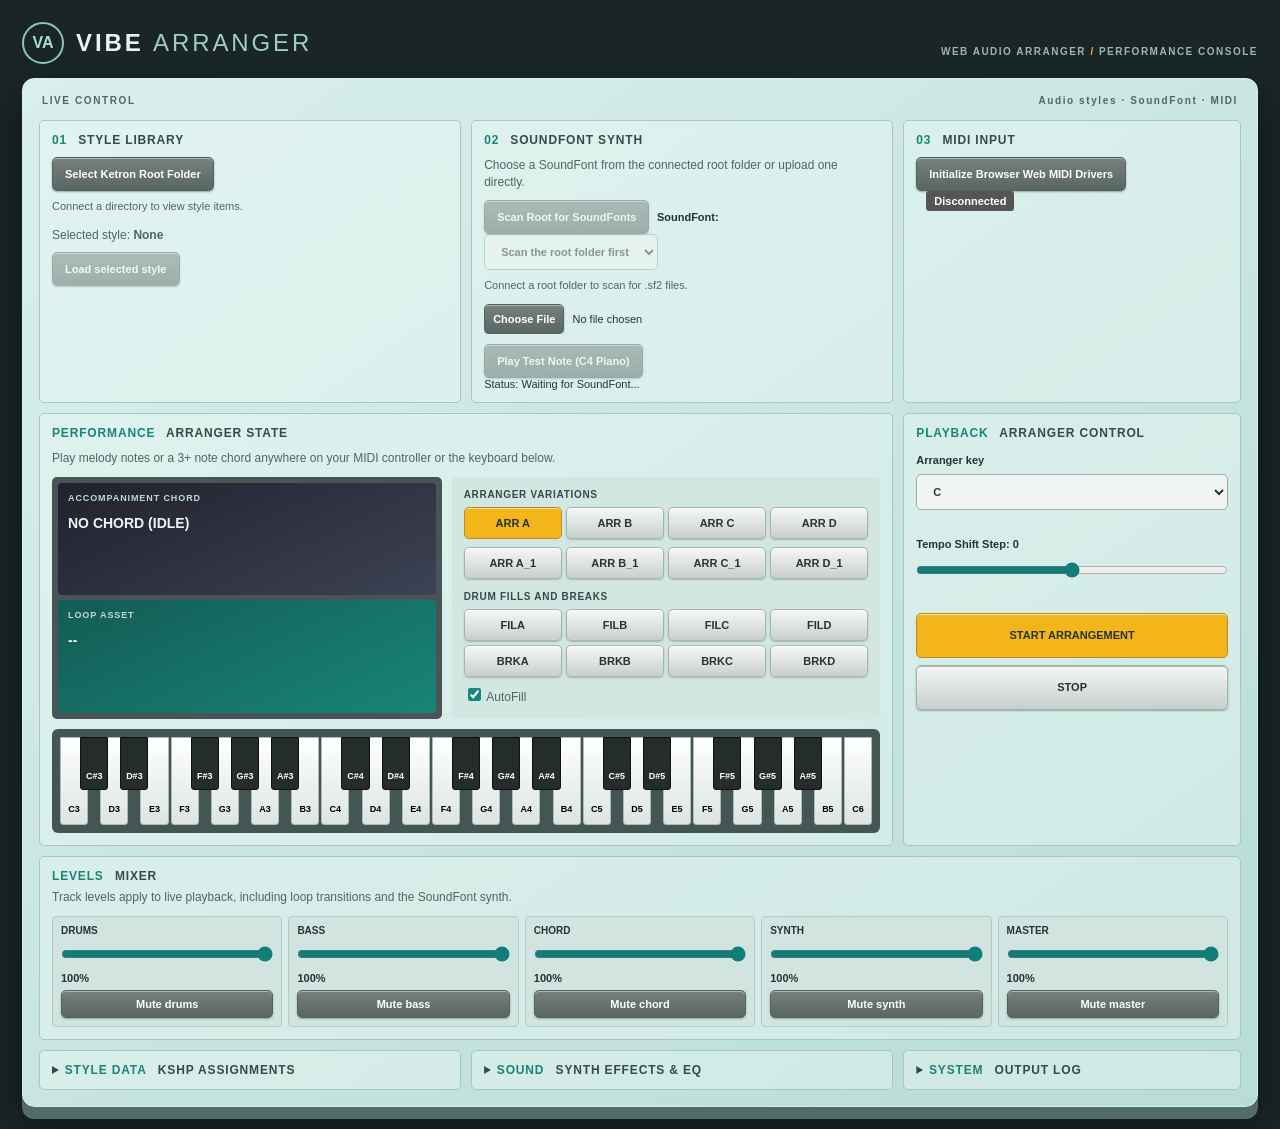
==== commit 1d91c6cf: "Merge branch 'main' of https://github.com/deleolajide/vibe-arranger" ====
--- a/debug.html
+++ b/debug.html
@@ -2,6 +2,7 @@
 <html lang="en">
 <head>
     <meta charset="UTF-8">
+    <meta name="viewport" content="width=device-width, initial-scale=1">
     <title>VibeArranger</title>
 	<link rel="icon" type="image/x-icon" href="./favicon.png"> 
 	<link rel="manifest"   href="./web-manifest.json" />		
@@ -40,29 +41,34 @@
         .control-row label { min-width: 90px; }
         button[aria-pressed="true"] { background: #ff7043; }
 	</style>
+    <link rel="stylesheet" href="./style.css">
 </head>
 <body>
 
-    <h1>🎹 Vibe Arranger</h1>
-    <p>Proof of Concept for a Web based Audio Styles Arranger</p>
+    <header class="console-header">
+        <div><span class="brand-mark">VA</span><h1>VIBE <span>ARRANGER</span></h1></div>
+        <p>WEB AUDIO ARRANGER <span> / </span> PERFORMANCE CONSOLE</p>
+    </header>
+    <main class="console">
+    <div class="console-title"><span>LIVE CONTROL</span><span>Audio styles &middot; SoundFont &middot; MIDI</span></div>
 
     <!-- STORAGE PICKER -->
-    <div class="box">
-        <h3>1. Connect Storage Folder</h3>
+    <div class="box storage">
+        <h3><span>01</span> Style library</h3>
         <button id="btn-link-dir">Select Ketron Root Folder</button>
-        <p id="txt-dir" style="color: #aaa;">Status: Connect a directory to view style items.</p>
+        <p id="txt-dir">Connect a directory to view style items.</p>
         
         <div id="file-display" class="file-list" style="display:none;">
             <strong>Select a `.KST` File to Analyze:</strong>
             <div id="kst-items"></div>
         </div>
+        <p class="selected-style">Selected style: <strong id="selected-style">None</strong></p>
+        <button id="btn-parse" disabled>Load selected style</button>
     </div>
 
     <!-- TARGET EXTRACTOR CONTROL -->
-    <div class="box">
-        <h3>2. KSHP Header Memory Assignment</h3>
-        <button id="btn-parse" disabled>Inspect & Extract KSHP Block Boundaries</button>
-        
+    <details class="box extraction">
+        <summary><span>STYLE DATA</span> KSHP assignments</summary>
         <div class="data-card">
             <div>⏱️ Native Track Tempo: <span id="out-tempo" class="highlight">-- BPM</span></div><br>
             <div>🥁 LiveDrum Subfolder Path: <span id="out-drum" class="highlight">--</span></div><br><br>
@@ -75,10 +81,10 @@
             <div>🎹 RealChord ARRC Subfolder Path: <span id="out-chord3" class="highlight">--</span></div>
             <div>🎹 RealChord ARRD Subfolder Path: <span id="out-chord4" class="highlight">--</span></div><br>
         </div>
-    </div>
+    </details>
 	
-	<div class="box">
-		<h3>3. Sound Font Synth</h3>
+	<div class="box soundfont">
+		<h3><span>02</span> SoundFont synth</h3>
 		<p>Choose a SoundFont from the connected root folder or upload one directly.</p>
 		<button id="btn-scan-sf2" disabled>Scan Root for SoundFonts</button>
 		<label for="sf2-picker">SoundFont:</label>
@@ -96,15 +102,15 @@
 	</div>	
 
     <!-- MIDI HARDWARE ENGINE HUB -->
-    <div class="box">
-        <h3>4. Hardware Connection</h3>
+    <div class="box midi">
+        <h3><span>03</span> MIDI input</h3>
         <button id="btn-midi-init">Initialize Browser Web MIDI Drivers</button>
         <span id="midi-status" class="badge" style="background:#555;">Disconnected</span>
     </div>
 
-    <div class="box">
-        <h3>5. Pitch-Compensated Loop Sync Engine</h3>
-        <label>Arranger Key: </label>
+    <div class="box transport">
+        <h3><span>PLAYBACK</span> Arranger control</h3>
+        <label for="ctrl-key">Arranger key</label>
         <select id="ctrl-key">
             <option value="C">C</option><option value="C#">C#</option><option value="D">D</option>
             <option value="D#">D#</option><option value="E">E</option><option value="F">F</option>
@@ -113,29 +119,29 @@
         </select>
         
         <br><br>
-        <label id="lbl-tempo">Tempo Shift Step: 0</label><br>
+        <label id="lbl-tempo" for="ctrl-tempo">Tempo Shift Step: 0</label><br>
         <input type="range" id="ctrl-tempo" min="-6" max="6" value="0" step="1">
 
         <br><br>
-        <button id="btn-play" style="background: #555; color: #fff;">START ARRANGEMENT</button>
-        <button id="btn-stop" style="background: #555; color: #fff;">STOP</button>
+        <button id="btn-play">START ARRANGEMENT</button>
+        <button id="btn-stop">STOP</button>
     </div>
 	
     <!-- LIVE CHORD SCANNER MONITOR -->
-    <div class="box">
-        <h3>6. Full-Keyboard Arranger State</h3>
-        <p>Play individual melody notes anywhere (lights up <span class="badge bg-melody">Green</span>). Strike a 3+ note chord voicing anywhere to drive accompaniment changes (lights up <span class="badge bg-chord">Red</span>).</p>
+    <div class="box performance">
+        <h3><span>PERFORMANCE</span> Arranger state</h3>
+        <p>Play melody notes or a 3+ note chord anywhere on your MIDI controller or the keyboard below.</p>
         
-        <div class="data-card">
-            <div>🎼 Detected Accompaniment Chord: <span id="out-chord" class="highlight">NO CHORD (IDLE)</span></div>
-            <div style="margin-top: 8px;">💿 Target Loop Asset Mapping: <span id="out-asset" class="highlight">--</span></div>
+        <div class="data-card display-panel">
+            <div><span class="display-label">ACCOMPANIMENT CHORD</span><span id="out-chord" class="highlight">NO CHORD (IDLE)</span></div>
+            <div><span class="display-label">LOOP ASSET</span><span id="out-asset" class="highlight">--</span></div>
         </div>
 
         <!-- VISUAL HARDWARE MONITOR LAYER -->
         <div class="kbd-matrix" id="virtual-keyboard"></div>
 		
-		<div class="data-card">
-			<h3>🕹️ Arranger Style Variations</h3>
+		<div class="data-card performance-controls">
+			<h3>Arranger variations</h3>
 			<div class="variation-rack">
 				<button class="btn-var active" onclick="setVariation(0)">ARR A</button>
 				<button class="btn-var" onclick="setVariation(1)">ARR B</button>
@@ -165,8 +171,8 @@
 		</div>			
     </div>
 	
-    <div class="box">
-        <h3>7. Mixer</h3>
+    <div class="box mixer">
+        <h3><span>LEVELS</span> Mixer</h3>
         <p>Track levels apply to live playback, including loop transitions and the SoundFont synth.</p>
         <div class="control-row"><label for="volume-drums">Drums</label><input id="volume-drums" type="range" min="0" max="100" value="100"><output id="level-drums">100%</output><button id="mute-drums" aria-pressed="false">Mute drums</button></div>
         <div class="control-row"><label for="volume-bass">Bass</label><input id="volume-bass" type="range" min="0" max="100" value="100"><output id="level-bass">100%</output><button id="mute-bass" aria-pressed="false">Mute bass</button></div>
@@ -175,8 +181,8 @@
         <div class="control-row"><label for="volume-master">Master</label><input id="volume-master" type="range" min="0" max="100" value="100"><output id="level-master">100%</output><button id="mute-master" aria-pressed="false">Mute master</button></div>
     </div>
 
-    <div class="box">
-        <h3>8. Synth Effects</h3>
+    <details class="box effects">
+        <summary><span>SOUND</span> Synth effects &amp; EQ</summary>
         <p>One insertion effect at a time applies to the SoundFont synth, not the audio loops. Selecting Symphonic switches to XG mode; GS EQ is unavailable in that mode.</p>
         <div class="control-row">
             <label for="effect-type">Insertion</label>
@@ -193,10 +199,13 @@
             <div class="control-row"><label for="eq-low-frequency">Low frequency</label><select id="eq-low-frequency"><option value="0">225 Hz</option><option value="1">425 Hz</option></select><label for="eq-low-gain">Low gain</label><input id="eq-low-gain" type="range" min="-12" max="12" value="0"><output id="eq-low-output">0 dB</output></div>
             <div class="control-row"><label for="eq-high-frequency">High frequency</label><select id="eq-high-frequency"><option value="0">3 kHz</option><option value="1">6 kHz</option></select><label for="eq-high-gain">High gain</label><input id="eq-high-gain" type="range" min="-12" max="12" value="0"><output id="eq-high-output">0 dB</output></div>
         </fieldset>
-    </div>
-
-    <h3>System Output Log</h3>
-    <div id="log-window" class="log">Engine waiting to initialize...</div>
+    </details>
+
+    <details class="box diagnostics">
+        <summary><span>SYSTEM</span> Output log</summary>
+        <div id="log-window" class="log">Engine waiting to initialize...</div>
+    </details>
+    </main>
 
 	<script type="module">
 		import { WorkletSynthesizer } from "./spessasynth/spessasynth_lib.js";
@@ -492,10 +501,11 @@
                     count += await scanStyleFolderDeep(nextHandle, subPath);
                 } else if (entry.kind === 'file' && entry.name.toLowerCase().endsWith('.kst')) {
                     count++;
-                    const div = document.createElement('div');
-                    div.style.padding = "6px"; div.style.cursor = "pointer"; div.style.borderBottom = "1px solid #444";
+                    const div = document.createElement('button');
+                    div.type = 'button';
+                    div.className = 'style-item';
                     const genre = currentPath || "Root";
-                    div.innerHTML = `<span class="genre-tag">${genre}</span> 📄 ${entry.name}`;
+                    div.textContent = `${genre} / ${entry.name}`;
                     div.onclick = () => {
                         selectedStyleInfo = { handle: entry, path: genre, name: entry.name };
                         highlightSelection(div);
@@ -509,9 +519,10 @@
         function injectStructuredMockKst() {
             document.getElementById('file-display').style.display = "block";
             const container = document.getElementById('kst-items');
-            const div = document.createElement('div');
-            div.style.padding = "6px"; div.style.cursor = "pointer";
-            div.innerHTML = `<span class="genre-tag">Ballad</span> 📄 CustomGuitars.kst (Simulation Mode)`;
+            const div = document.createElement('button');
+            div.type = 'button';
+            div.className = 'style-item';
+            div.textContent = 'Ballad / CustomGuitars.kst (Simulation Mode)';
             div.onclick = () => {
                 selectedStyleInfo = { synthetic: true, name: "CustomGuitars.kst", path: "Ballad" };
                 highlightSelection(div);
@@ -520,8 +531,13 @@
         }
 
         function highlightSelection(el) {
-            Array.from(document.getElementById('kst-items').children).forEach(c => c.style.background = "transparent");
-            el.style.background = "#2a4a32";
+            Array.from(document.getElementById('kst-items').children).forEach(c => {
+                c.style.background = "transparent";
+                c.setAttribute('aria-pressed', 'false');
+            });
+            el.style.background = "#167d70";
+            el.setAttribute('aria-pressed', 'true');
+            document.getElementById('selected-style').textContent = selectedStyleInfo.name;
             document.getElementById('btn-parse').disabled = false;
             logger(`Target file targeted: ${selectedStyleInfo.name}`);
         }
@@ -810,7 +826,7 @@
 
             logger("Engine populated. Ready to run arranger phase verification matrix.");
 			playButton.disabled = false;
-			playButton.style.background = "#ff3d00"; 		
+			playButton.style.background = "#f4b51b";
         }		
     
         const tempoInput = document.getElementById('ctrl-tempo');
@@ -839,7 +855,7 @@
 				])) return;
 				isPlaying = true;
 				e.target.innerHTML = "STOP ARRANGEMENT";
-				e.target.style.background = "#00e676"; 				
+				e.target.style.background = "#13877a";
 				runArrangerPlaybackChannels();
 			}
         });
@@ -1025,7 +1041,7 @@
 			if (endingScheduled) return;
 
 			const playButton = document.querySelector("#btn-play");	
-			playButton.style.background = "brown"; 	
+			playButton.style.background = "#a36b1a";
 			playButton.innerHTML = "STOPPING....";
 			
             const targetKey = keyInput.value;
@@ -1091,7 +1107,7 @@
 			isPlaying = false;	
 			const playButton = document.querySelector("#btn-play");			
 			playButton.innerHTML = "START ARRANGEMENT";
-			playButton.style.background = "#ff3d00"; 			
+			playButton.style.background = "#f4b51b";
             logger("Engine tracking stopped.");
         }
 
@@ -1111,14 +1127,33 @@
                 const name = noteNames[midiNote % 12];
                 const isBlack = name.includes("#");
                 
-                const div = document.createElement('div');
+                const div = document.createElement('button');
+                div.type = 'button';
                 div.id = `note-${midiNote}`;
                 div.className = isBlack ? "key black" : "key";
                 div.innerText = `${name}${Math.floor(midiNote/12)-1}`;
+                div.setAttribute('aria-label', `Play ${name}${Math.floor(midiNote/12)-1}`);
                 
-                // Mouse interactions emulator for testing without physical controllers
-                div.onmousedown = () => handleInputRouting(144, midiNote, 100);
-                div.onmouseup = () => handleInputRouting(128, midiNote, 0);
+                div.onpointerdown = (event) => {
+                    if (event.button !== 0) return;
+                    div.setPointerCapture(event.pointerId);
+                    handleInputRouting(144, midiNote, 100);
+                };
+                div.onpointerup = () => handleInputRouting(128, midiNote, 0);
+                div.onpointercancel = () => handleInputRouting(128, midiNote, 0);
+                div.onkeydown = (event) => {
+                    if ((event.key === ' ' || event.key === 'Enter') && !event.repeat) {
+                        event.preventDefault();
+                        handleInputRouting(144, midiNote, 100);
+                    }
+                };
+                div.onkeyup = (event) => {
+                    if (event.key === ' ' || event.key === 'Enter') {
+                        event.preventDefault();
+                        handleInputRouting(128, midiNote, 0);
+                    }
+                };
+                div.onblur = () => handleInputRouting(128, midiNote, 0);
                 
                 kbd.appendChild(div);
             }
--- a/style.css
+++ b/style.css
@@ -0,0 +1,125 @@
+:root {
+    color-scheme: light;
+    font-family: Arial, Helvetica, sans-serif;
+    color: #233436;
+    background: #192526;
+}
+
+* { box-sizing: border-box; }
+body { max-width: 1500px; margin: auto; padding: 22px; background: #192526; color: #233436; }
+.console-header { display: flex; align-items: end; justify-content: space-between; gap: 20px; color: #e5f3f0; margin: 0 0 14px; }
+.console-header > div { display: flex; align-items: center; gap: 12px; }
+.brand-mark { display: grid; place-items: center; width: 42px; height: 42px; border: 2px solid #8cc6bc; border-radius: 50%; color: #a7ded3; font-weight: 900; }
+h1 { margin: 0; font-size: 24px; letter-spacing: .12em; font-weight: 900; }
+h1 span { color: #9dcfc5; font-weight: 400; }
+.console-header p { margin: 0 0 5px; font-size: 10px; font-weight: bold; letter-spacing: .15em; color: #9cb6b1; }
+.console-header p span { color: #f3b61c; }
+.console {
+    display: grid;
+    grid-template-columns: 1fr 1fr .8fr;
+    grid-template-areas: "title title title" "storage soundfont midi" "performance performance transport" "mixer mixer mixer" "extraction effects diagnostics";
+    gap: 10px;
+    padding: 16px;
+    border: 1px solid #d5efea;
+    border-radius: 12px;
+    background: linear-gradient(145deg, #d9efeb, #b9dcd5);
+    box-shadow: 0 12px 0 #536b68, 0 20px 35px #0e1718;
+}
+.console-title { grid-area: title; display: flex; justify-content: space-between; color: #4b6a65; font-size: 10px; font-weight: 800; letter-spacing: .16em; padding: 0 3px 4px; }
+.box { min-width: 0; margin: 0; padding: 12px; border: 1px solid #a6c8c1; border-radius: 5px; background: rgba(235, 248, 245, .44); }
+.storage { grid-area: storage; }
+.soundfont { grid-area: soundfont; }
+.midi { grid-area: midi; }
+.performance { grid-area: performance; }
+.transport { grid-area: transport; }
+.mixer { grid-area: mixer; }
+.extraction { grid-area: extraction; }
+.effects { grid-area: effects; }
+.diagnostics { grid-area: diagnostics; }
+h3, summary { margin: 0 0 10px; color: #344b49; font-size: 12px; text-transform: uppercase; letter-spacing: .07em; }
+h3 span, summary span { color: #188577; margin-right: 7px; }
+summary { cursor: pointer; font-weight: 800; margin: 0; }
+details[open] summary { margin-bottom: 12px; }
+p { margin: 8px 0; font-size: 12px; line-height: 1.45; color: #506663; }
+button, select, input { font: inherit; }
+button, select, input[type="file"]::file-selector-button {
+    border: 1px solid #53615f;
+    border-radius: 5px;
+    background: linear-gradient(#77817e, #586663);
+    color: #fff;
+    font-size: 11px;
+    font-weight: 700;
+    padding: 10px 12px;
+}
+button, input[type="file"]::file-selector-button { cursor: pointer; box-shadow: inset 0 1px #aab5b1, 0 1px 2px #8ca9a3; }
+button:hover:not(:disabled), input[type="file"]::file-selector-button:hover { filter: brightness(1.13); }
+button:disabled, select:disabled { opacity: .48; cursor: not-allowed; }
+button:focus-visible, select:focus-visible, input:focus-visible, summary:focus-visible { outline: 3px solid #f4b51b; outline-offset: 2px; }
+select { max-width: 100%; background: #f0f5f3; color: #263a38; border-color: #9aafaa; }
+input[type="range"] { accent-color: #117e78; max-width: 100%; }
+input[type="checkbox"] { accent-color: #13877a; }
+input[type="file"] { display: block; max-width: 100%; margin: 10px 0; font-size: 11px; }
+input[type="file"]::file-selector-button { padding: 8px; margin-right: 8px; }
+.soundfont label { display: inline-block; margin: 8px 3px; font-size: 11px; font-weight: bold; }
+#status, #sf2-scan-status, #txt-dir { font-size: 11px; overflow-wrap: anywhere; }
+.selected-style { margin-top: 12px; }
+.file-list { max-height: 150px; overflow: auto; background: #e9f2ef; border: 1px solid #adc8c1; border-radius: 4px; color: #253d39; }
+.style-item { display: block; width: 100%; padding: 8px; border: 0; border-bottom: 1px solid #b5ccc6; border-radius: 0; background: transparent; color: #253d39; text-align: left; box-shadow: none; overflow-wrap: anywhere; }
+.style-item[aria-pressed="true"] { color: #fff; }
+.genre-tag { background: #1b7d70; color: white; }
+.badge { font-size: 11px; color: white; vertical-align: middle; }
+.performance { display: grid; grid-template-columns: 1fr 1.1fr; gap: 10px; align-content: start; }
+.performance > h3, .performance > p, .performance > .kbd-matrix { grid-column: 1 / -1; }
+.performance > h3, .performance > p { margin: 0; }
+.data-card { margin: 0; padding: 12px; border: 0; border-radius: 5px; background: #d3e7e2; color: #344b49; font: inherit; }
+.display-panel { display: grid; gap: 5px; padding: 6px; background: #485554; }
+.display-panel > div { min-width: 0; min-height: 72px; padding: 10px; border-radius: 4px; background: linear-gradient(155deg, #22212e, #3c4254); color: #edf4f2; overflow-wrap: anywhere; }
+.display-panel > div + div { background: linear-gradient(155deg, #135c55, #188577); }
+.display-label { display: block; font-size: 9px; font-weight: bold; letter-spacing: .1em; color: #bfd9d3; margin-bottom: 12px; }
+.highlight { display: block; padding: 0; border: 0; background: none; color: inherit; font-size: 14px; }
+.performance-controls h3 { margin: 0 0 7px; font-size: 10px; }
+.performance-controls h3:not(:first-child) { margin-top: 12px; }
+.variation-rack { gap: 4px; margin-top: 4px; }
+.variation-rack button { min-width: 0; padding: 9px 3px; background: linear-gradient(#f5f7f6, #c9d0ce); border-color: #a5b4b1; color: #263433; box-shadow: inset 0 1px white, 0 1px 2px #a4b9b3; }
+.btn-var.active, button[aria-pressed="true"] { background: #f4b51b; color: #243331; border-color: #b98c21; box-shadow: inset 0 1px #ffe699; }
+.performance-controls p { margin-bottom: 0; }
+.kbd-matrix { grid-row: 4; gap: 2px; margin: 0; padding: 8px; background: #445653; }
+.key { flex: 1; min-width: 28px; height: 88px; padding: 0; line-height: 142px; background: linear-gradient(#fff, #dce5e2); border: 1px solid #adbcb8; border-radius: 0 0 3px 3px; box-shadow: none; color: #000; font-size: 9px; touch-action: none; }
+.key.black { min-width: 17px; height: 53px; line-height: 76px; margin-left: -10px; margin-right: -10px; background: #242c2c; border-color: #111; }
+.key.active-melody { background: #30c18e !important; }
+.key.active-chord { background: #ef8b47 !important; }
+.transport label { font-size: 11px; font-weight: bold; }
+.transport select { width: 100%; margin: 6px 0; }
+.transport input[type="range"] { width: 100%; margin: 10px 0; }
+#btn-play, #btn-stop { width: 100%; margin-top: 7px; min-height: 45px; }
+#btn-play { background: #f4b51b; color: #263331; border-color: #b78a20; box-shadow: inset 0 1px #ffe69c; }
+#btn-stop { background: linear-gradient(#f5f7f6, #c5cfcc); color: #263331; border-color: #a5b4b1; }
+.mixer { display: grid; grid-template-columns: repeat(5, minmax(0, 1fr)); gap: 6px; }
+.mixer > h3, .mixer > p { grid-column: 1 / -1; margin: 0; }
+.mixer > p { margin-bottom: 4px; }
+.mixer .control-row { display: flex; flex-direction: column; align-items: stretch; gap: 6px; margin: 0; padding: 8px; background: #d1e4df; border: 1px solid #b5ccc6; border-radius: 4px; }
+.mixer .control-row label { min-width: 0; font-size: 10px; font-weight: bold; text-transform: uppercase; }
+.mixer .control-row input { width: 100%; margin: 4px 0; }
+.mixer output { font-size: 11px; font-weight: bold; }
+.mixer button { padding: 7px 3px; }
+.extraction .data-card { margin-top: 10px; overflow-wrap: anywhere; font-size: 11px; }
+.extraction .highlight { display: inline; font-size: inherit; font-weight: bold; }
+.effects .control-row { gap: 6px; margin: 10px 0; font-size: 11px; }
+.effects .control-row label { min-width: 80px; }
+fieldset { border: 1px solid #a7c3bc; }
+.log { height: 200px; margin-top: 10px; background: #253532; color: #bee7d7; }
+
+@media (max-width: 850px) {
+    .console { grid-template-columns: 1fr 1fr; grid-template-areas: "title title" "performance performance" "transport transport" "mixer mixer" "storage soundfont" "midi midi" "extraction effects" "diagnostics diagnostics"; }
+}
+@media (max-width: 540px) {
+    body { padding: 10px; }
+    .console-header { align-items: start; flex-direction: column; gap: 8px; }
+    h1 { font-size: 20px; }
+    .console { padding: 10px; grid-template-columns: 1fr; grid-template-areas: "title" "performance" "transport" "mixer" "storage" "soundfont" "midi" "extraction" "effects" "diagnostics"; }
+    .console-title span:last-child { display: none; }
+    .performance { grid-template-columns: 1fr; }
+    .performance > h3, .performance > p, .performance > .kbd-matrix { grid-column: auto; }
+    .kbd-matrix { grid-row: auto; }
+    .mixer { grid-template-columns: repeat(2, minmax(0, 1fr)); }
+}
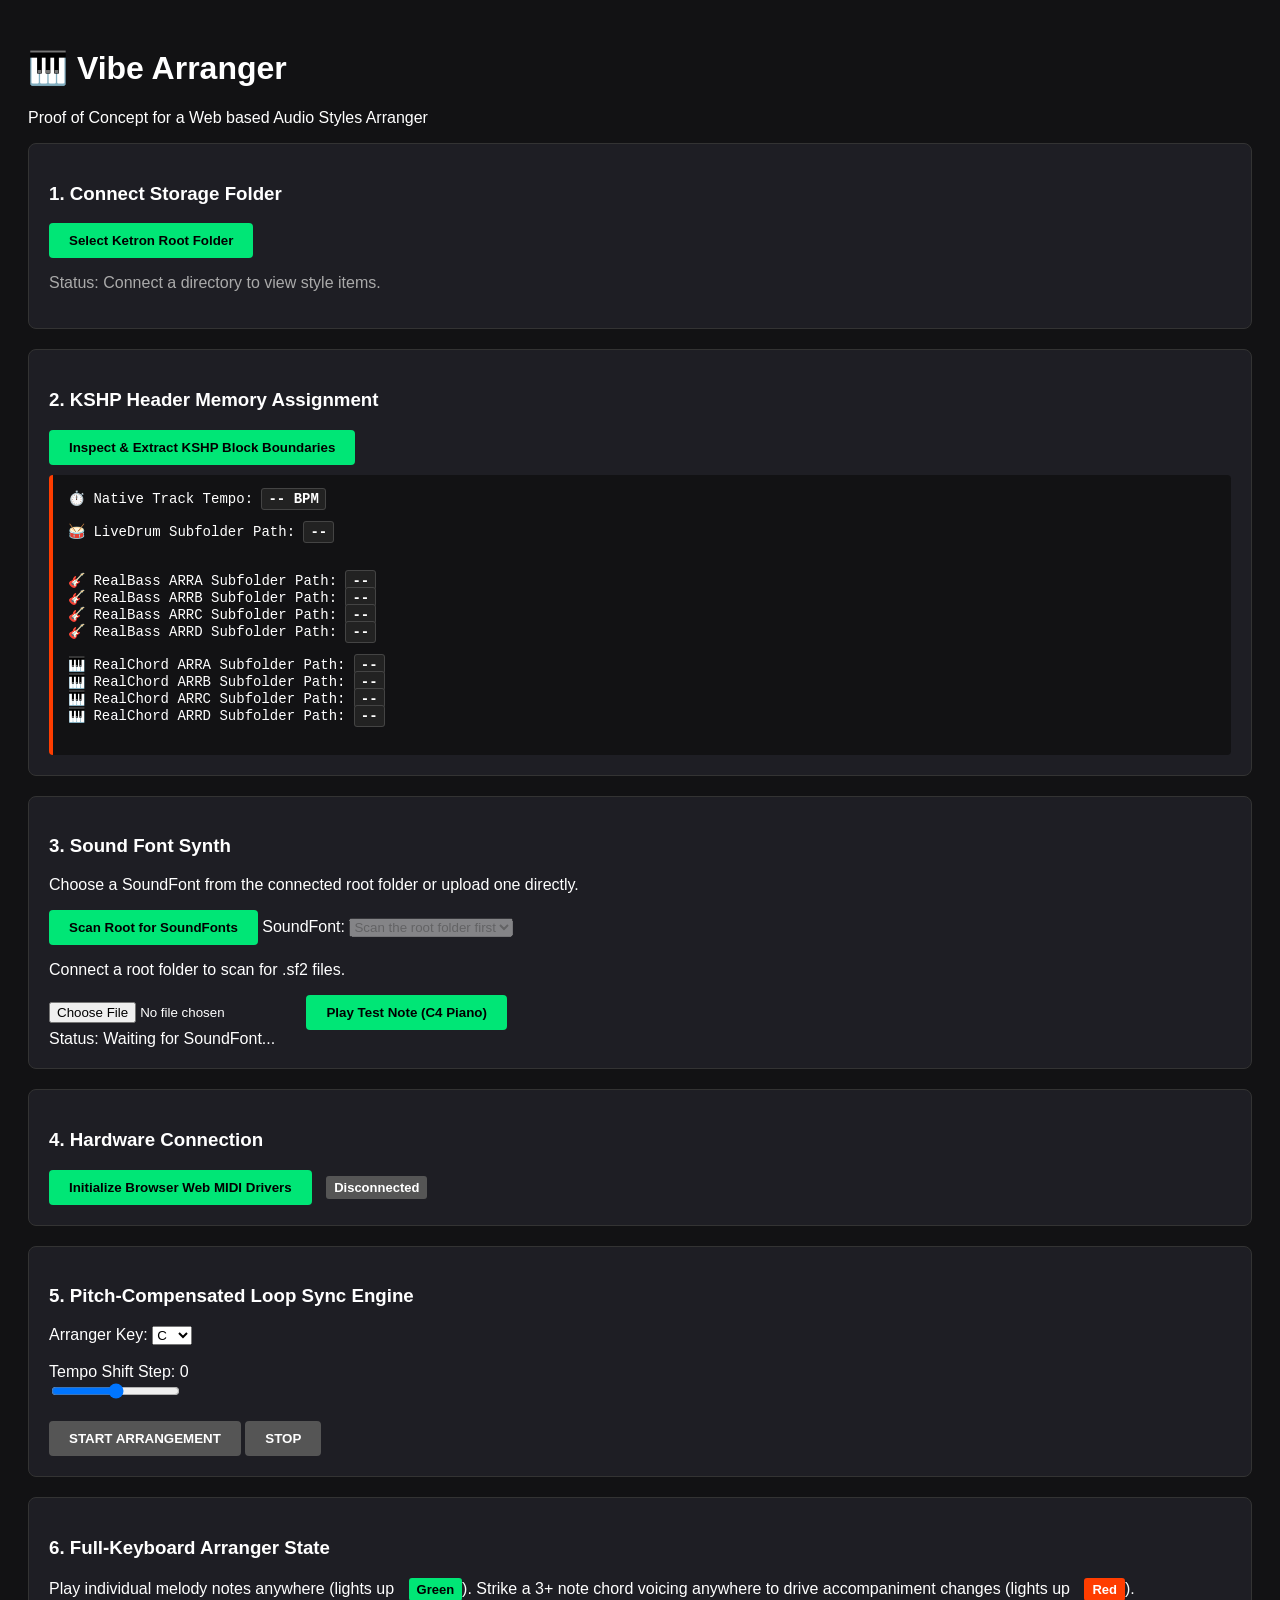
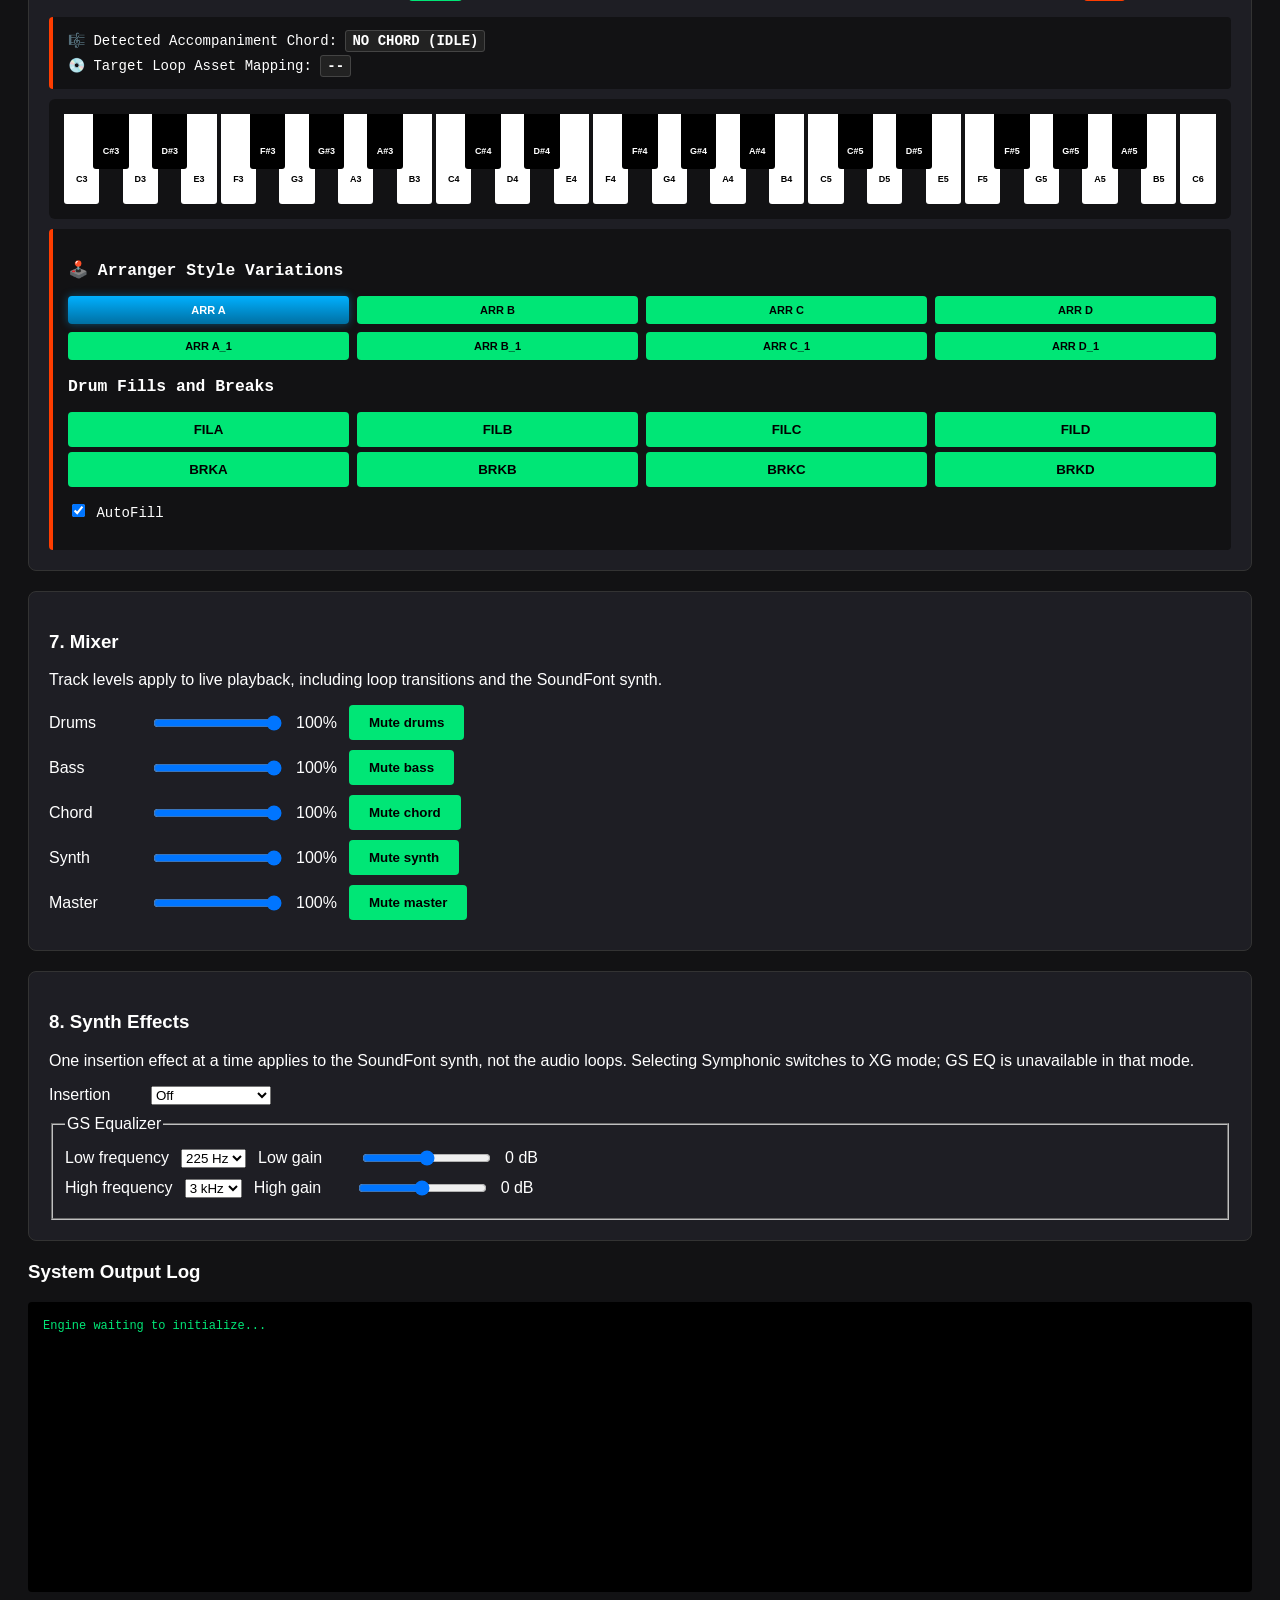
==== commit d3ed72b2: "keep old vibe trail UI as debug.html" ====
--- a/debug.html
+++ b/debug.html
@@ -2,7 +2,6 @@
 <html lang="en">
 <head>
     <meta charset="UTF-8">
-    <meta name="viewport" content="width=device-width, initial-scale=1">
     <title>VibeArranger</title>
 	<link rel="icon" type="image/x-icon" href="./favicon.png"> 
 	<link rel="manifest"   href="./web-manifest.json" />		
@@ -41,34 +40,29 @@
         .control-row label { min-width: 90px; }
         button[aria-pressed="true"] { background: #ff7043; }
 	</style>
-    <link rel="stylesheet" href="./style.css">
 </head>
 <body>
 
-    <header class="console-header">
-        <div><span class="brand-mark">VA</span><h1>VIBE <span>ARRANGER</span></h1></div>
-        <p>WEB AUDIO ARRANGER <span> / </span> PERFORMANCE CONSOLE</p>
-    </header>
-    <main class="console">
-    <div class="console-title"><span>LIVE CONTROL</span><span>Audio styles &middot; SoundFont &middot; MIDI</span></div>
+    <h1>🎹 Vibe Arranger</h1>
+    <p>Proof of Concept for a Web based Audio Styles Arranger</p>
 
     <!-- STORAGE PICKER -->
-    <div class="box storage">
-        <h3><span>01</span> Style library</h3>
+    <div class="box">
+        <h3>1. Connect Storage Folder</h3>
         <button id="btn-link-dir">Select Ketron Root Folder</button>
-        <p id="txt-dir">Connect a directory to view style items.</p>
+        <p id="txt-dir" style="color: #aaa;">Status: Connect a directory to view style items.</p>
         
         <div id="file-display" class="file-list" style="display:none;">
             <strong>Select a `.KST` File to Analyze:</strong>
             <div id="kst-items"></div>
         </div>
-        <p class="selected-style">Selected style: <strong id="selected-style">None</strong></p>
-        <button id="btn-parse" disabled>Load selected style</button>
     </div>
 
     <!-- TARGET EXTRACTOR CONTROL -->
-    <details class="box extraction">
-        <summary><span>STYLE DATA</span> KSHP assignments</summary>
+    <div class="box">
+        <h3>2. KSHP Header Memory Assignment</h3>
+        <button id="btn-parse" disabled>Inspect & Extract KSHP Block Boundaries</button>
+        
         <div class="data-card">
             <div>⏱️ Native Track Tempo: <span id="out-tempo" class="highlight">-- BPM</span></div><br>
             <div>🥁 LiveDrum Subfolder Path: <span id="out-drum" class="highlight">--</span></div><br><br>
@@ -81,10 +75,10 @@
             <div>🎹 RealChord ARRC Subfolder Path: <span id="out-chord3" class="highlight">--</span></div>
             <div>🎹 RealChord ARRD Subfolder Path: <span id="out-chord4" class="highlight">--</span></div><br>
         </div>
-    </details>
+    </div>
 	
-	<div class="box soundfont">
-		<h3><span>02</span> SoundFont synth</h3>
+	<div class="box">
+		<h3>3. Sound Font Synth</h3>
 		<p>Choose a SoundFont from the connected root folder or upload one directly.</p>
 		<button id="btn-scan-sf2" disabled>Scan Root for SoundFonts</button>
 		<label for="sf2-picker">SoundFont:</label>
@@ -102,15 +96,15 @@
 	</div>	
 
     <!-- MIDI HARDWARE ENGINE HUB -->
-    <div class="box midi">
-        <h3><span>03</span> MIDI input</h3>
+    <div class="box">
+        <h3>4. Hardware Connection</h3>
         <button id="btn-midi-init">Initialize Browser Web MIDI Drivers</button>
         <span id="midi-status" class="badge" style="background:#555;">Disconnected</span>
     </div>
 
-    <div class="box transport">
-        <h3><span>PLAYBACK</span> Arranger control</h3>
-        <label for="ctrl-key">Arranger key</label>
+    <div class="box">
+        <h3>5. Pitch-Compensated Loop Sync Engine</h3>
+        <label>Arranger Key: </label>
         <select id="ctrl-key">
             <option value="C">C</option><option value="C#">C#</option><option value="D">D</option>
             <option value="D#">D#</option><option value="E">E</option><option value="F">F</option>
@@ -119,29 +113,29 @@
         </select>
         
         <br><br>
-        <label id="lbl-tempo" for="ctrl-tempo">Tempo Shift Step: 0</label><br>
+        <label id="lbl-tempo">Tempo Shift Step: 0</label><br>
         <input type="range" id="ctrl-tempo" min="-6" max="6" value="0" step="1">
 
         <br><br>
-        <button id="btn-play">START ARRANGEMENT</button>
-        <button id="btn-stop">STOP</button>
+        <button id="btn-play" style="background: #555; color: #fff;">START ARRANGEMENT</button>
+        <button id="btn-stop" style="background: #555; color: #fff;">STOP</button>
     </div>
 	
     <!-- LIVE CHORD SCANNER MONITOR -->
-    <div class="box performance">
-        <h3><span>PERFORMANCE</span> Arranger state</h3>
-        <p>Play melody notes or a 3+ note chord anywhere on your MIDI controller or the keyboard below.</p>
+    <div class="box">
+        <h3>6. Full-Keyboard Arranger State</h3>
+        <p>Play individual melody notes anywhere (lights up <span class="badge bg-melody">Green</span>). Strike a 3+ note chord voicing anywhere to drive accompaniment changes (lights up <span class="badge bg-chord">Red</span>).</p>
         
-        <div class="data-card display-panel">
-            <div><span class="display-label">ACCOMPANIMENT CHORD</span><span id="out-chord" class="highlight">NO CHORD (IDLE)</span></div>
-            <div><span class="display-label">LOOP ASSET</span><span id="out-asset" class="highlight">--</span></div>
+        <div class="data-card">
+            <div>🎼 Detected Accompaniment Chord: <span id="out-chord" class="highlight">NO CHORD (IDLE)</span></div>
+            <div style="margin-top: 8px;">💿 Target Loop Asset Mapping: <span id="out-asset" class="highlight">--</span></div>
         </div>
 
         <!-- VISUAL HARDWARE MONITOR LAYER -->
         <div class="kbd-matrix" id="virtual-keyboard"></div>
 		
-		<div class="data-card performance-controls">
-			<h3>Arranger variations</h3>
+		<div class="data-card">
+			<h3>🕹️ Arranger Style Variations</h3>
 			<div class="variation-rack">
 				<button class="btn-var active" onclick="setVariation(0)">ARR A</button>
 				<button class="btn-var" onclick="setVariation(1)">ARR B</button>
@@ -171,8 +165,8 @@
 		</div>			
     </div>
 	
-    <div class="box mixer">
-        <h3><span>LEVELS</span> Mixer</h3>
+    <div class="box">
+        <h3>7. Mixer</h3>
         <p>Track levels apply to live playback, including loop transitions and the SoundFont synth.</p>
         <div class="control-row"><label for="volume-drums">Drums</label><input id="volume-drums" type="range" min="0" max="100" value="100"><output id="level-drums">100%</output><button id="mute-drums" aria-pressed="false">Mute drums</button></div>
         <div class="control-row"><label for="volume-bass">Bass</label><input id="volume-bass" type="range" min="0" max="100" value="100"><output id="level-bass">100%</output><button id="mute-bass" aria-pressed="false">Mute bass</button></div>
@@ -181,8 +175,8 @@
         <div class="control-row"><label for="volume-master">Master</label><input id="volume-master" type="range" min="0" max="100" value="100"><output id="level-master">100%</output><button id="mute-master" aria-pressed="false">Mute master</button></div>
     </div>
 
-    <details class="box effects">
-        <summary><span>SOUND</span> Synth effects &amp; EQ</summary>
+    <div class="box">
+        <h3>8. Synth Effects</h3>
         <p>One insertion effect at a time applies to the SoundFont synth, not the audio loops. Selecting Symphonic switches to XG mode; GS EQ is unavailable in that mode.</p>
         <div class="control-row">
             <label for="effect-type">Insertion</label>
@@ -199,13 +193,10 @@
             <div class="control-row"><label for="eq-low-frequency">Low frequency</label><select id="eq-low-frequency"><option value="0">225 Hz</option><option value="1">425 Hz</option></select><label for="eq-low-gain">Low gain</label><input id="eq-low-gain" type="range" min="-12" max="12" value="0"><output id="eq-low-output">0 dB</output></div>
             <div class="control-row"><label for="eq-high-frequency">High frequency</label><select id="eq-high-frequency"><option value="0">3 kHz</option><option value="1">6 kHz</option></select><label for="eq-high-gain">High gain</label><input id="eq-high-gain" type="range" min="-12" max="12" value="0"><output id="eq-high-output">0 dB</output></div>
         </fieldset>
-    </details>
-
-    <details class="box diagnostics">
-        <summary><span>SYSTEM</span> Output log</summary>
-        <div id="log-window" class="log">Engine waiting to initialize...</div>
-    </details>
-    </main>
+    </div>
+
+    <h3>System Output Log</h3>
+    <div id="log-window" class="log">Engine waiting to initialize...</div>
 
 	<script type="module">
 		import { WorkletSynthesizer } from "./spessasynth/spessasynth_lib.js";
@@ -501,11 +492,10 @@
                     count += await scanStyleFolderDeep(nextHandle, subPath);
                 } else if (entry.kind === 'file' && entry.name.toLowerCase().endsWith('.kst')) {
                     count++;
-                    const div = document.createElement('button');
-                    div.type = 'button';
-                    div.className = 'style-item';
+                    const div = document.createElement('div');
+                    div.style.padding = "6px"; div.style.cursor = "pointer"; div.style.borderBottom = "1px solid #444";
                     const genre = currentPath || "Root";
-                    div.textContent = `${genre} / ${entry.name}`;
+                    div.innerHTML = `<span class="genre-tag">${genre}</span> 📄 ${entry.name}`;
                     div.onclick = () => {
                         selectedStyleInfo = { handle: entry, path: genre, name: entry.name };
                         highlightSelection(div);
@@ -519,10 +509,9 @@
         function injectStructuredMockKst() {
             document.getElementById('file-display').style.display = "block";
             const container = document.getElementById('kst-items');
-            const div = document.createElement('button');
-            div.type = 'button';
-            div.className = 'style-item';
-            div.textContent = 'Ballad / CustomGuitars.kst (Simulation Mode)';
+            const div = document.createElement('div');
+            div.style.padding = "6px"; div.style.cursor = "pointer";
+            div.innerHTML = `<span class="genre-tag">Ballad</span> 📄 CustomGuitars.kst (Simulation Mode)`;
             div.onclick = () => {
                 selectedStyleInfo = { synthetic: true, name: "CustomGuitars.kst", path: "Ballad" };
                 highlightSelection(div);
@@ -531,13 +520,8 @@
         }
 
         function highlightSelection(el) {
-            Array.from(document.getElementById('kst-items').children).forEach(c => {
-                c.style.background = "transparent";
-                c.setAttribute('aria-pressed', 'false');
-            });
-            el.style.background = "#167d70";
-            el.setAttribute('aria-pressed', 'true');
-            document.getElementById('selected-style').textContent = selectedStyleInfo.name;
+            Array.from(document.getElementById('kst-items').children).forEach(c => c.style.background = "transparent");
+            el.style.background = "#2a4a32";
             document.getElementById('btn-parse').disabled = false;
             logger(`Target file targeted: ${selectedStyleInfo.name}`);
         }
@@ -826,7 +810,7 @@
 
             logger("Engine populated. Ready to run arranger phase verification matrix.");
 			playButton.disabled = false;
-			playButton.style.background = "#f4b51b";
+			playButton.style.background = "#ff3d00"; 		
         }		
     
         const tempoInput = document.getElementById('ctrl-tempo');
@@ -855,7 +839,7 @@
 				])) return;
 				isPlaying = true;
 				e.target.innerHTML = "STOP ARRANGEMENT";
-				e.target.style.background = "#13877a";
+				e.target.style.background = "#00e676"; 				
 				runArrangerPlaybackChannels();
 			}
         });
@@ -1041,7 +1025,7 @@
 			if (endingScheduled) return;
 
 			const playButton = document.querySelector("#btn-play");	
-			playButton.style.background = "#a36b1a";
+			playButton.style.background = "brown"; 	
 			playButton.innerHTML = "STOPPING....";
 			
             const targetKey = keyInput.value;
@@ -1107,7 +1091,7 @@
 			isPlaying = false;	
 			const playButton = document.querySelector("#btn-play");			
 			playButton.innerHTML = "START ARRANGEMENT";
-			playButton.style.background = "#f4b51b";
+			playButton.style.background = "#ff3d00"; 			
             logger("Engine tracking stopped.");
         }
 
@@ -1127,33 +1111,14 @@
                 const name = noteNames[midiNote % 12];
                 const isBlack = name.includes("#");
                 
-                const div = document.createElement('button');
-                div.type = 'button';
+                const div = document.createElement('div');
                 div.id = `note-${midiNote}`;
                 div.className = isBlack ? "key black" : "key";
                 div.innerText = `${name}${Math.floor(midiNote/12)-1}`;
-                div.setAttribute('aria-label', `Play ${name}${Math.floor(midiNote/12)-1}`);
                 
-                div.onpointerdown = (event) => {
-                    if (event.button !== 0) return;
-                    div.setPointerCapture(event.pointerId);
-                    handleInputRouting(144, midiNote, 100);
-                };
-                div.onpointerup = () => handleInputRouting(128, midiNote, 0);
-                div.onpointercancel = () => handleInputRouting(128, midiNote, 0);
-                div.onkeydown = (event) => {
-                    if ((event.key === ' ' || event.key === 'Enter') && !event.repeat) {
-                        event.preventDefault();
-                        handleInputRouting(144, midiNote, 100);
-                    }
-                };
-                div.onkeyup = (event) => {
-                    if (event.key === ' ' || event.key === 'Enter') {
-                        event.preventDefault();
-                        handleInputRouting(128, midiNote, 0);
-                    }
-                };
-                div.onblur = () => handleInputRouting(128, midiNote, 0);
+                // Mouse interactions emulator for testing without physical controllers
+                div.onmousedown = () => handleInputRouting(144, midiNote, 100);
+                div.onmouseup = () => handleInputRouting(128, midiNote, 0);
                 
                 kbd.appendChild(div);
             }
@@ -1321,4 +1286,4 @@
 		buildExtendedKeyboard();
 	</script>
 </body>
-</html>
+</html>
